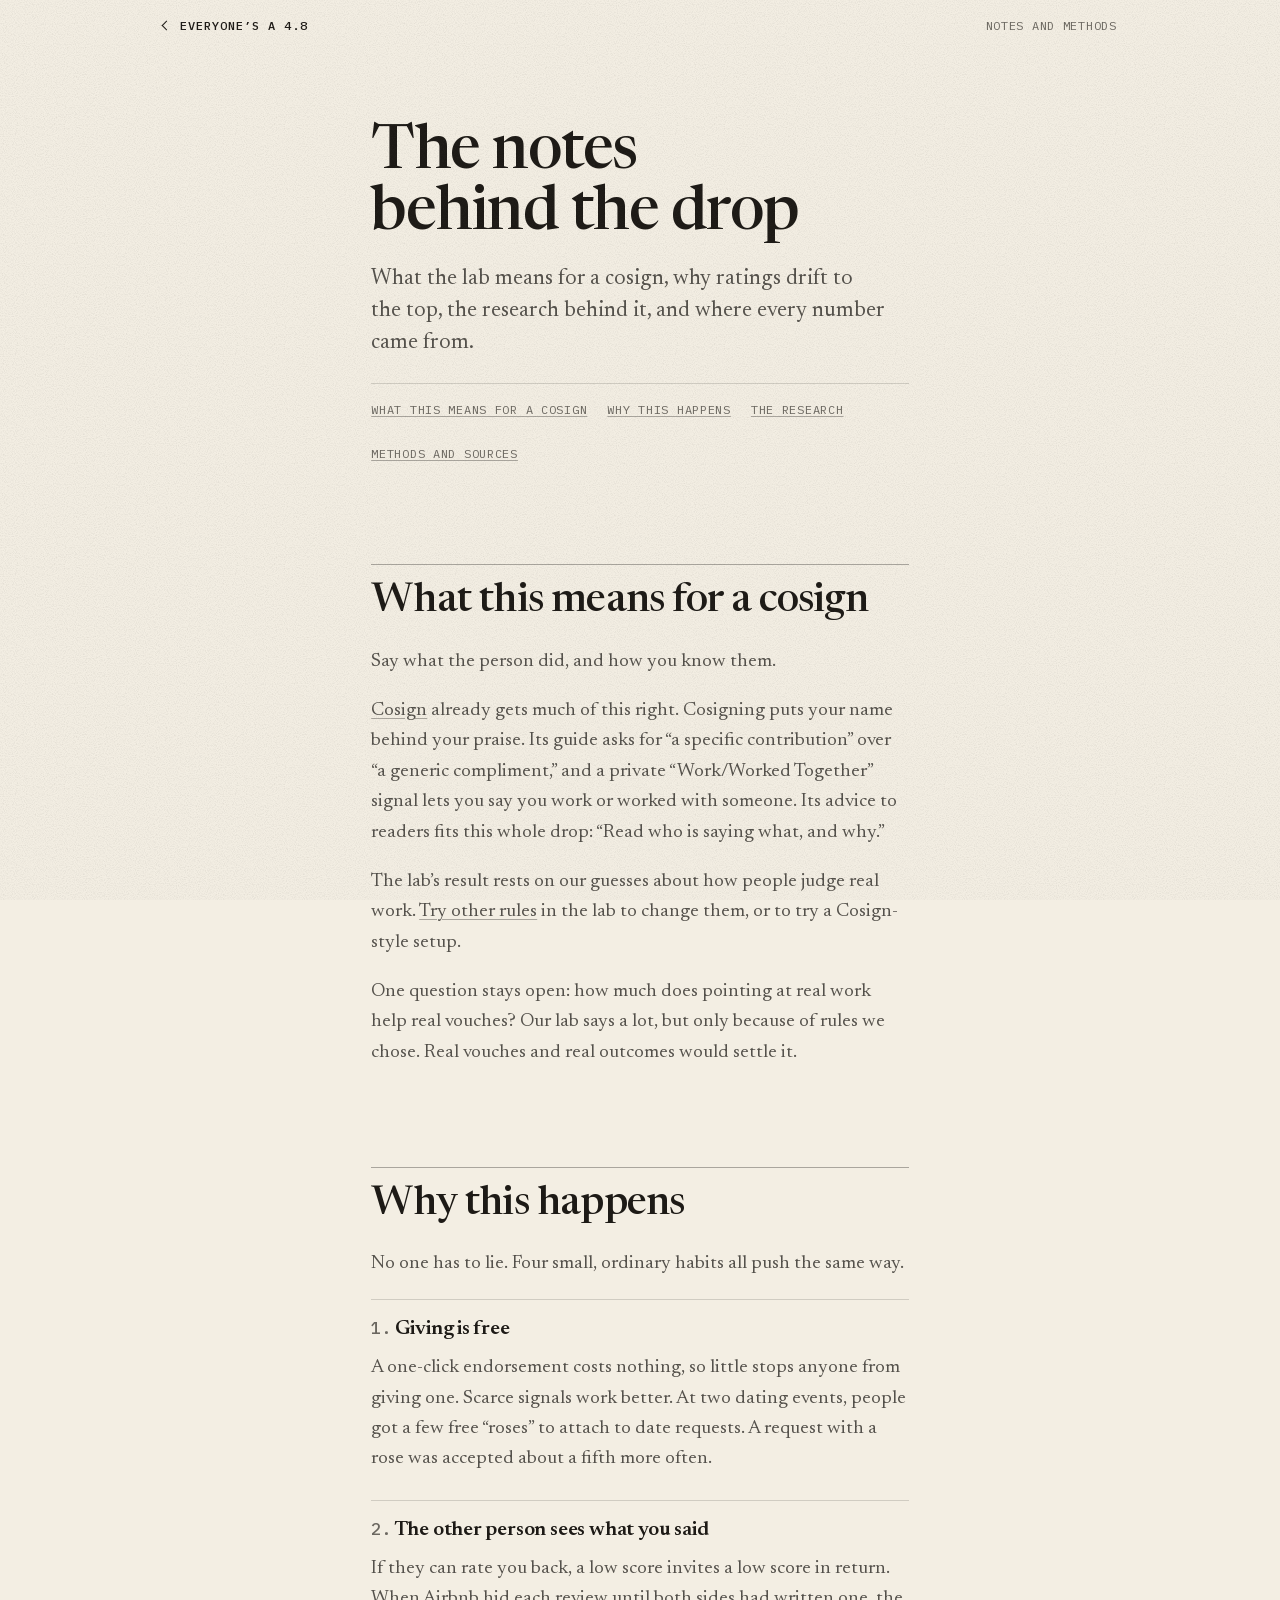
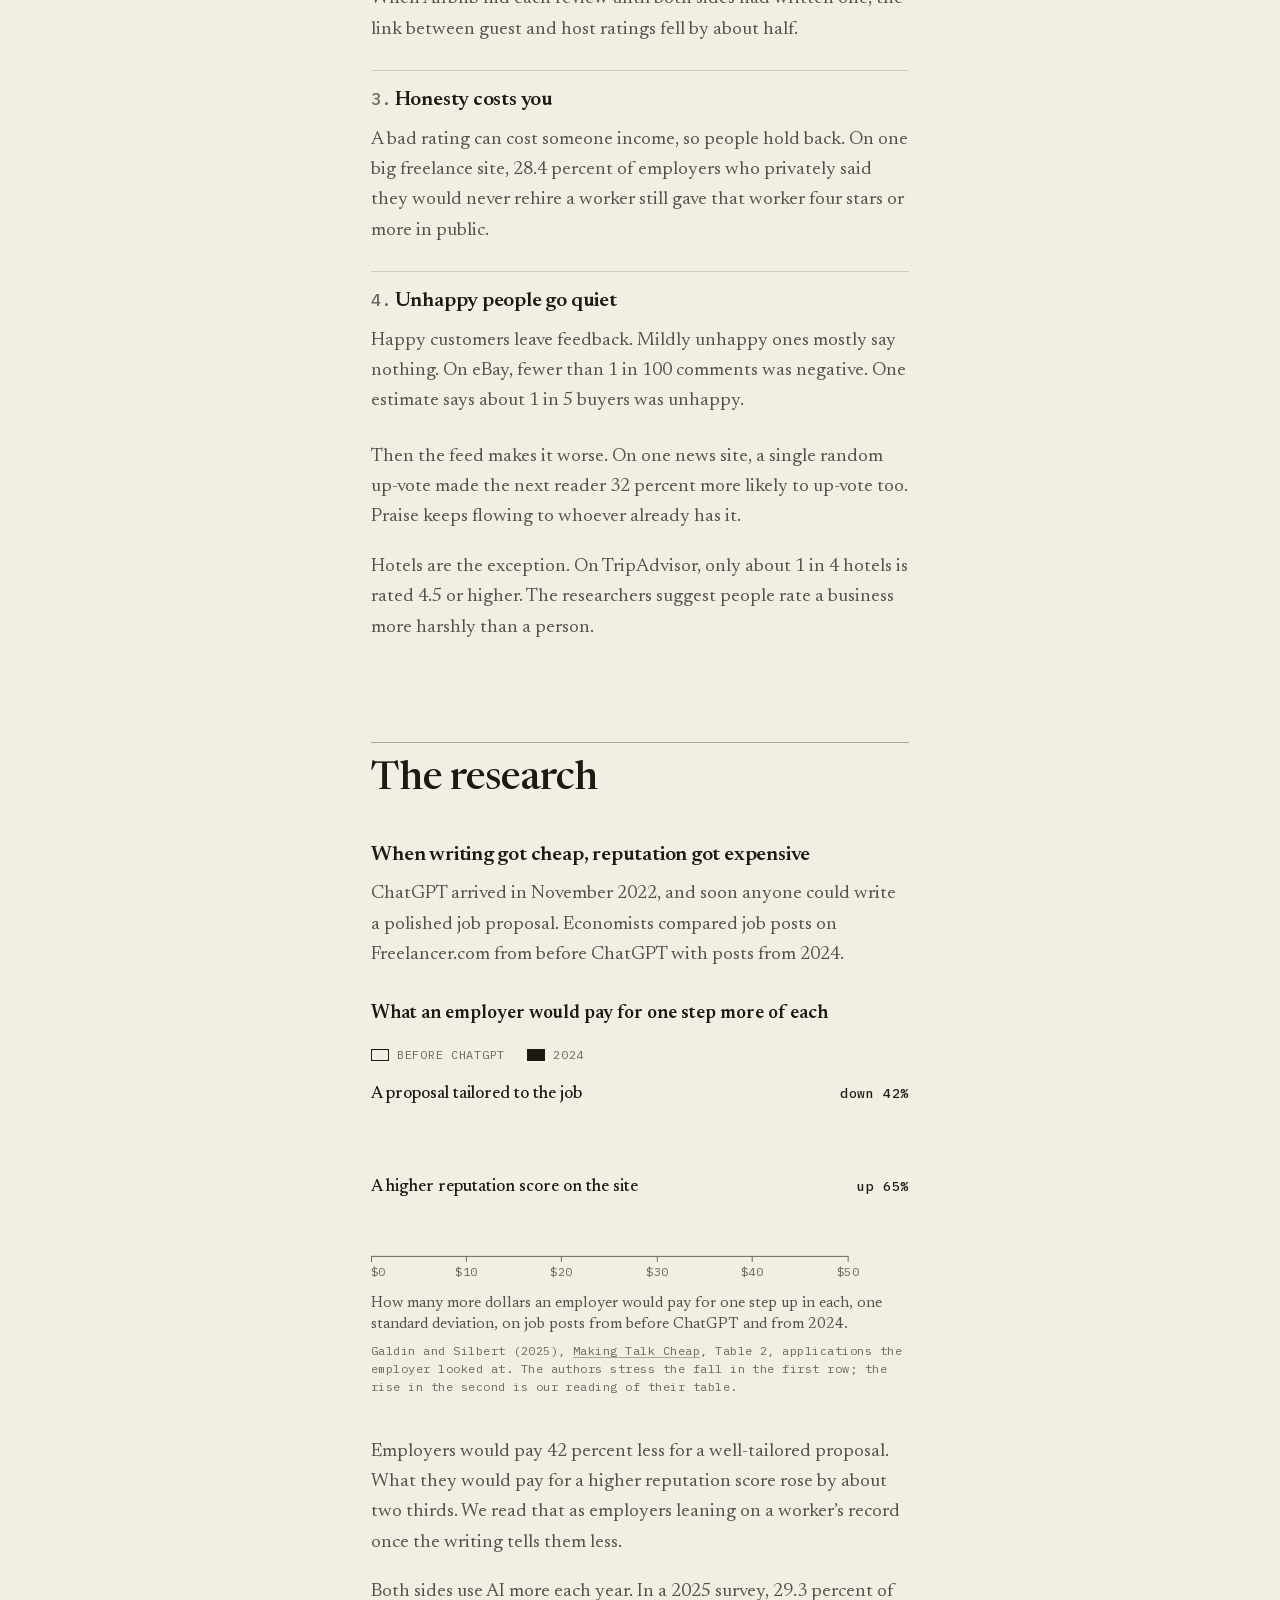
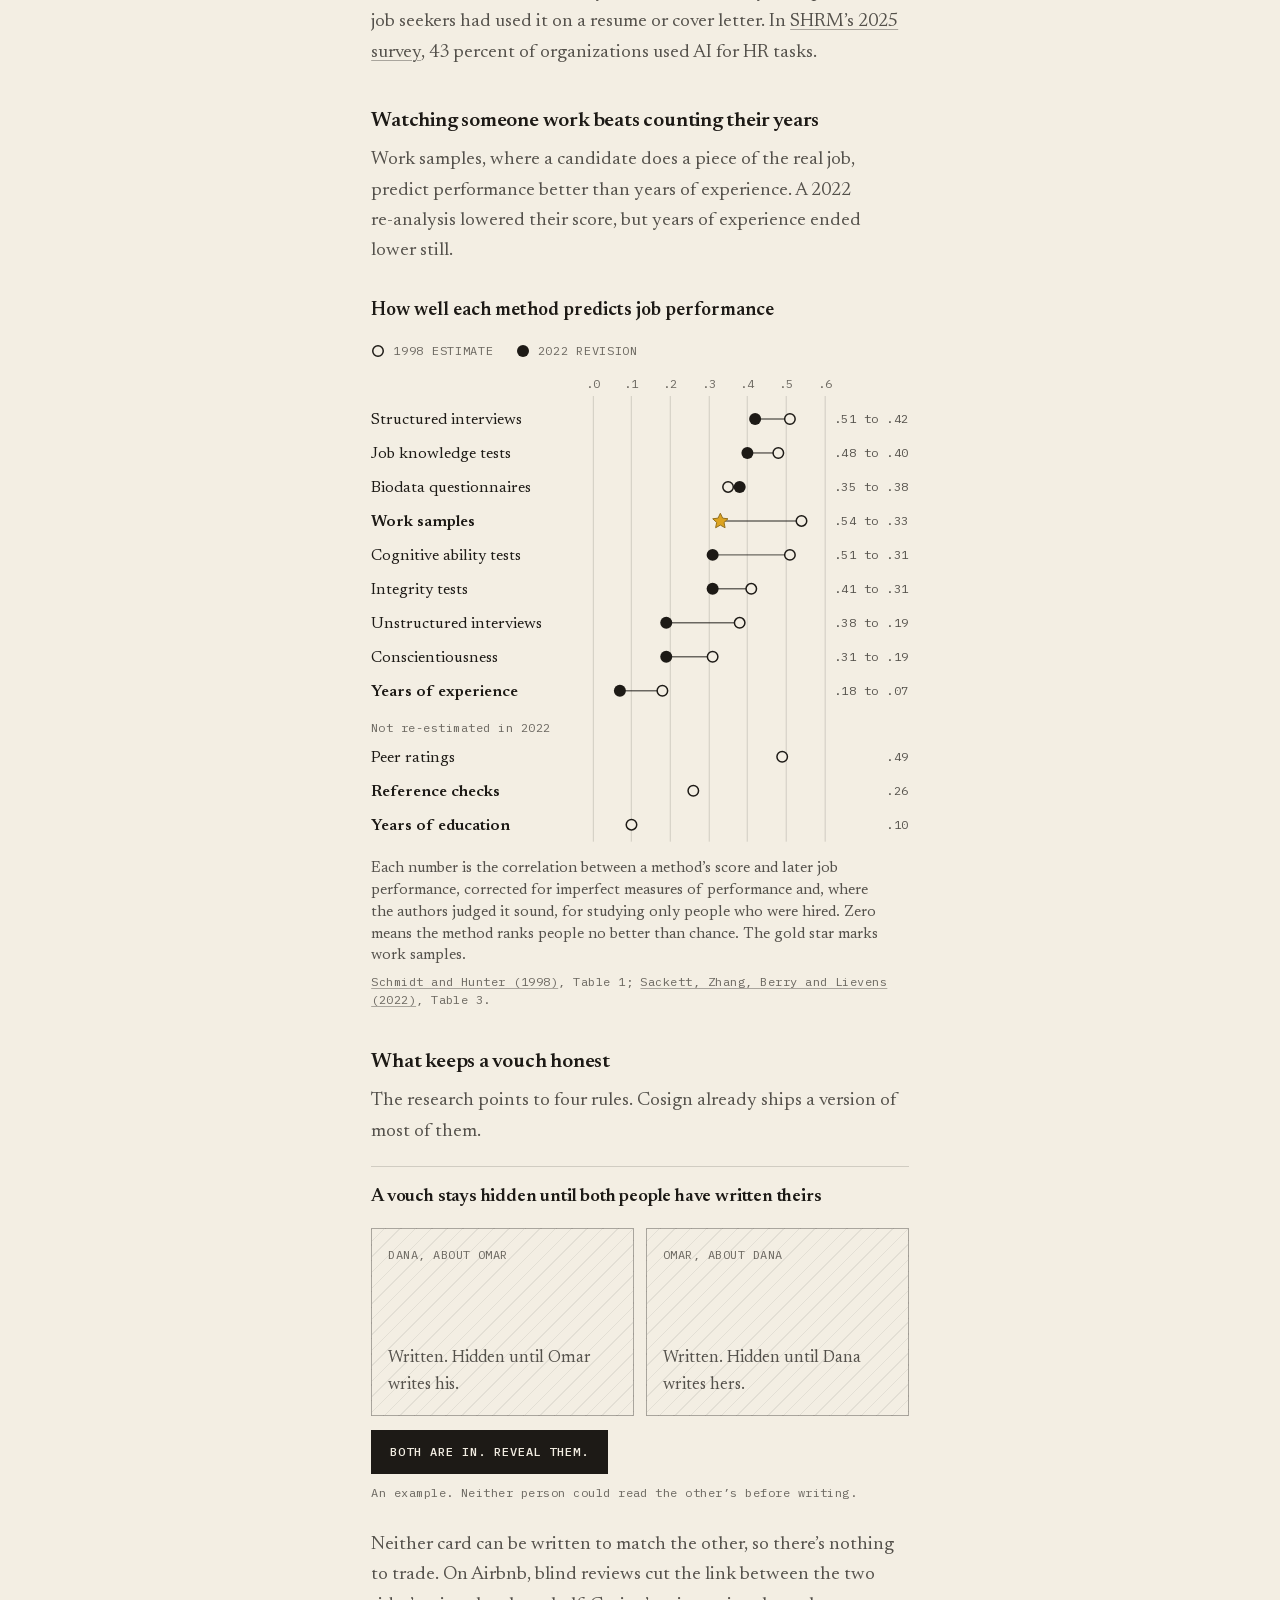
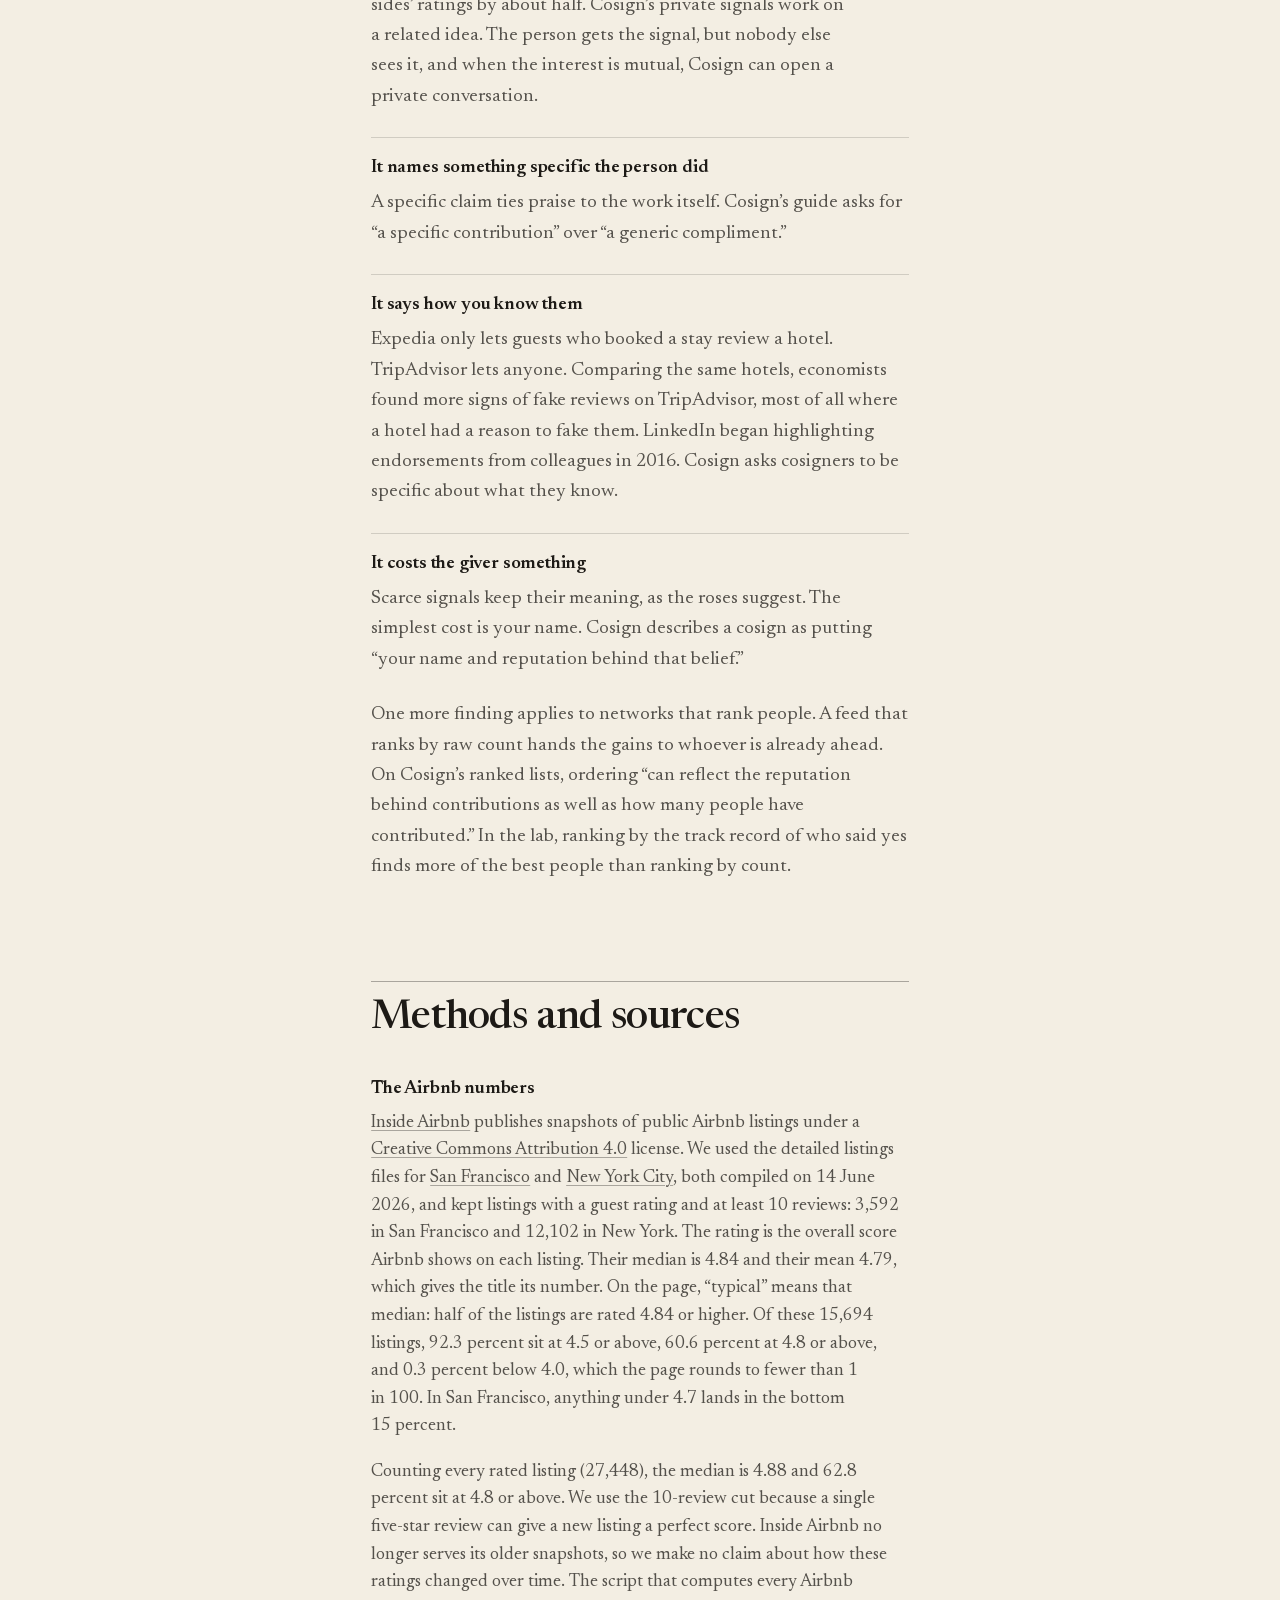
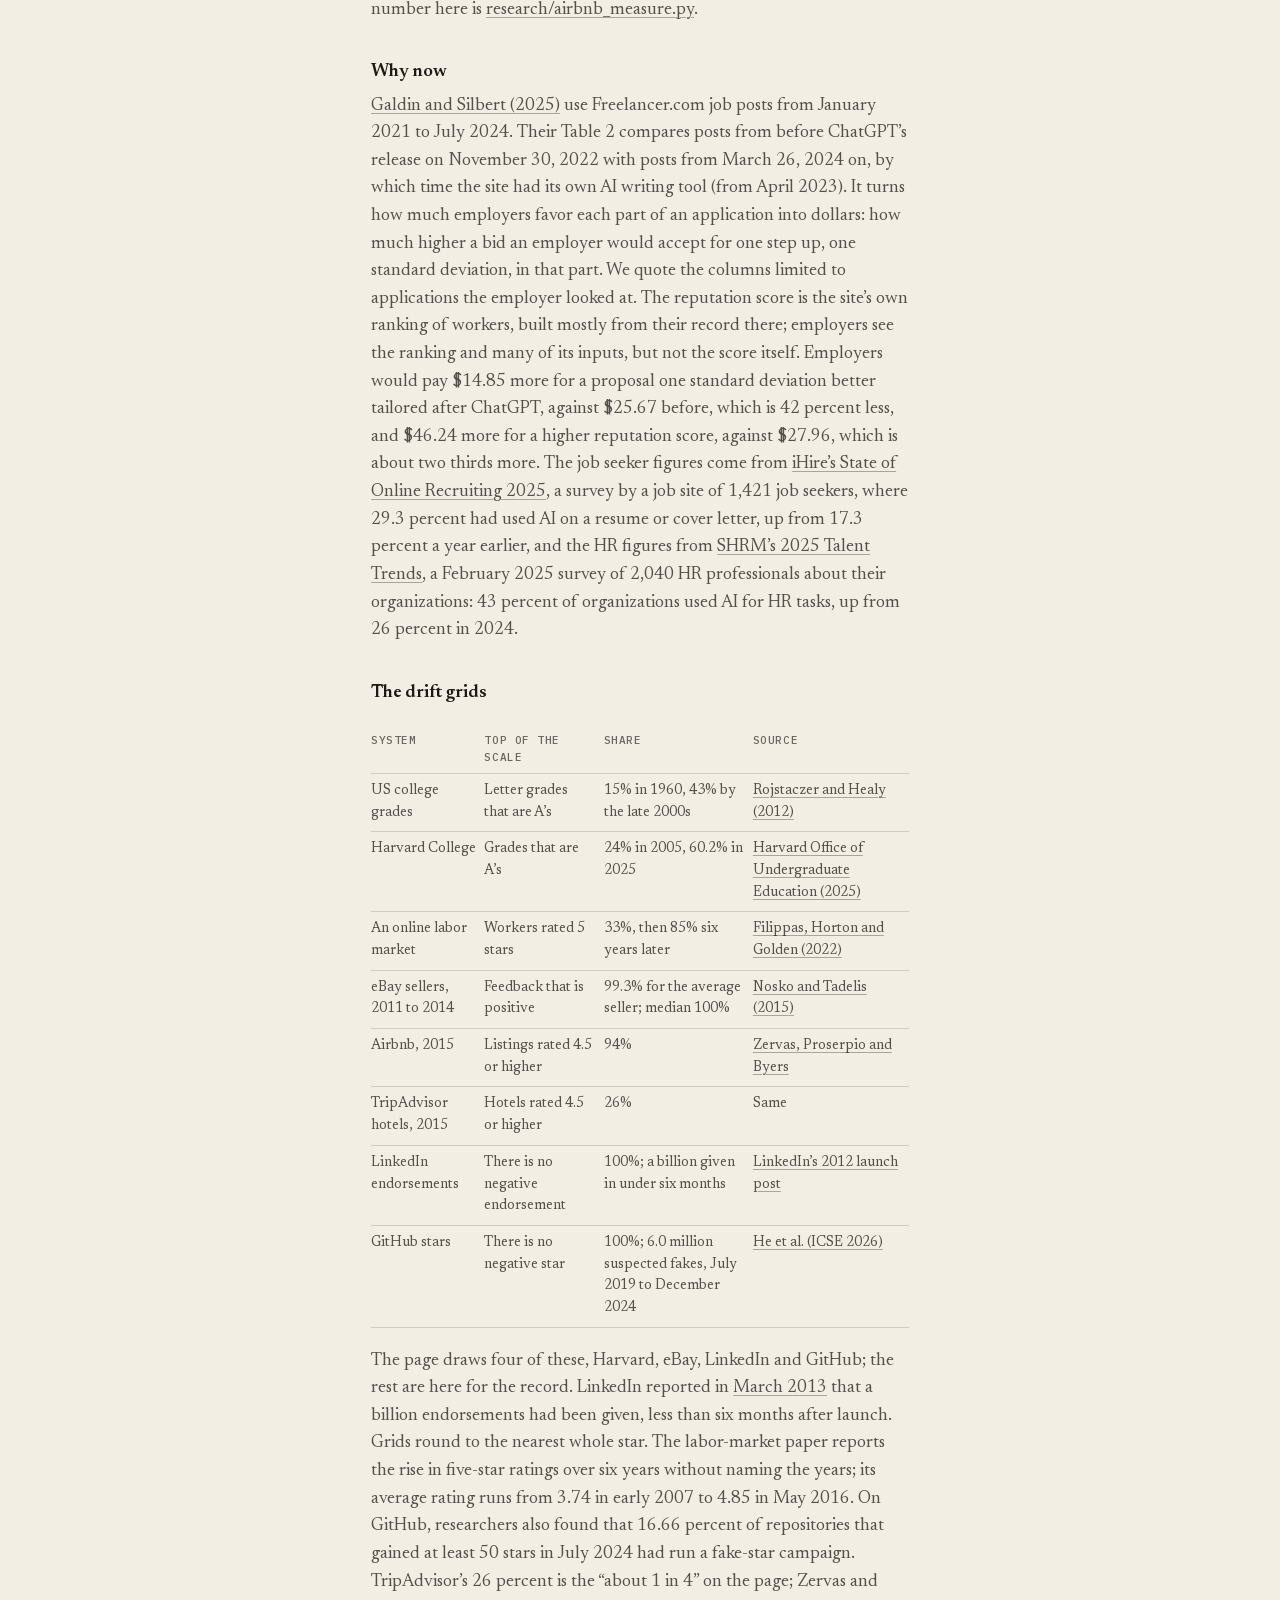
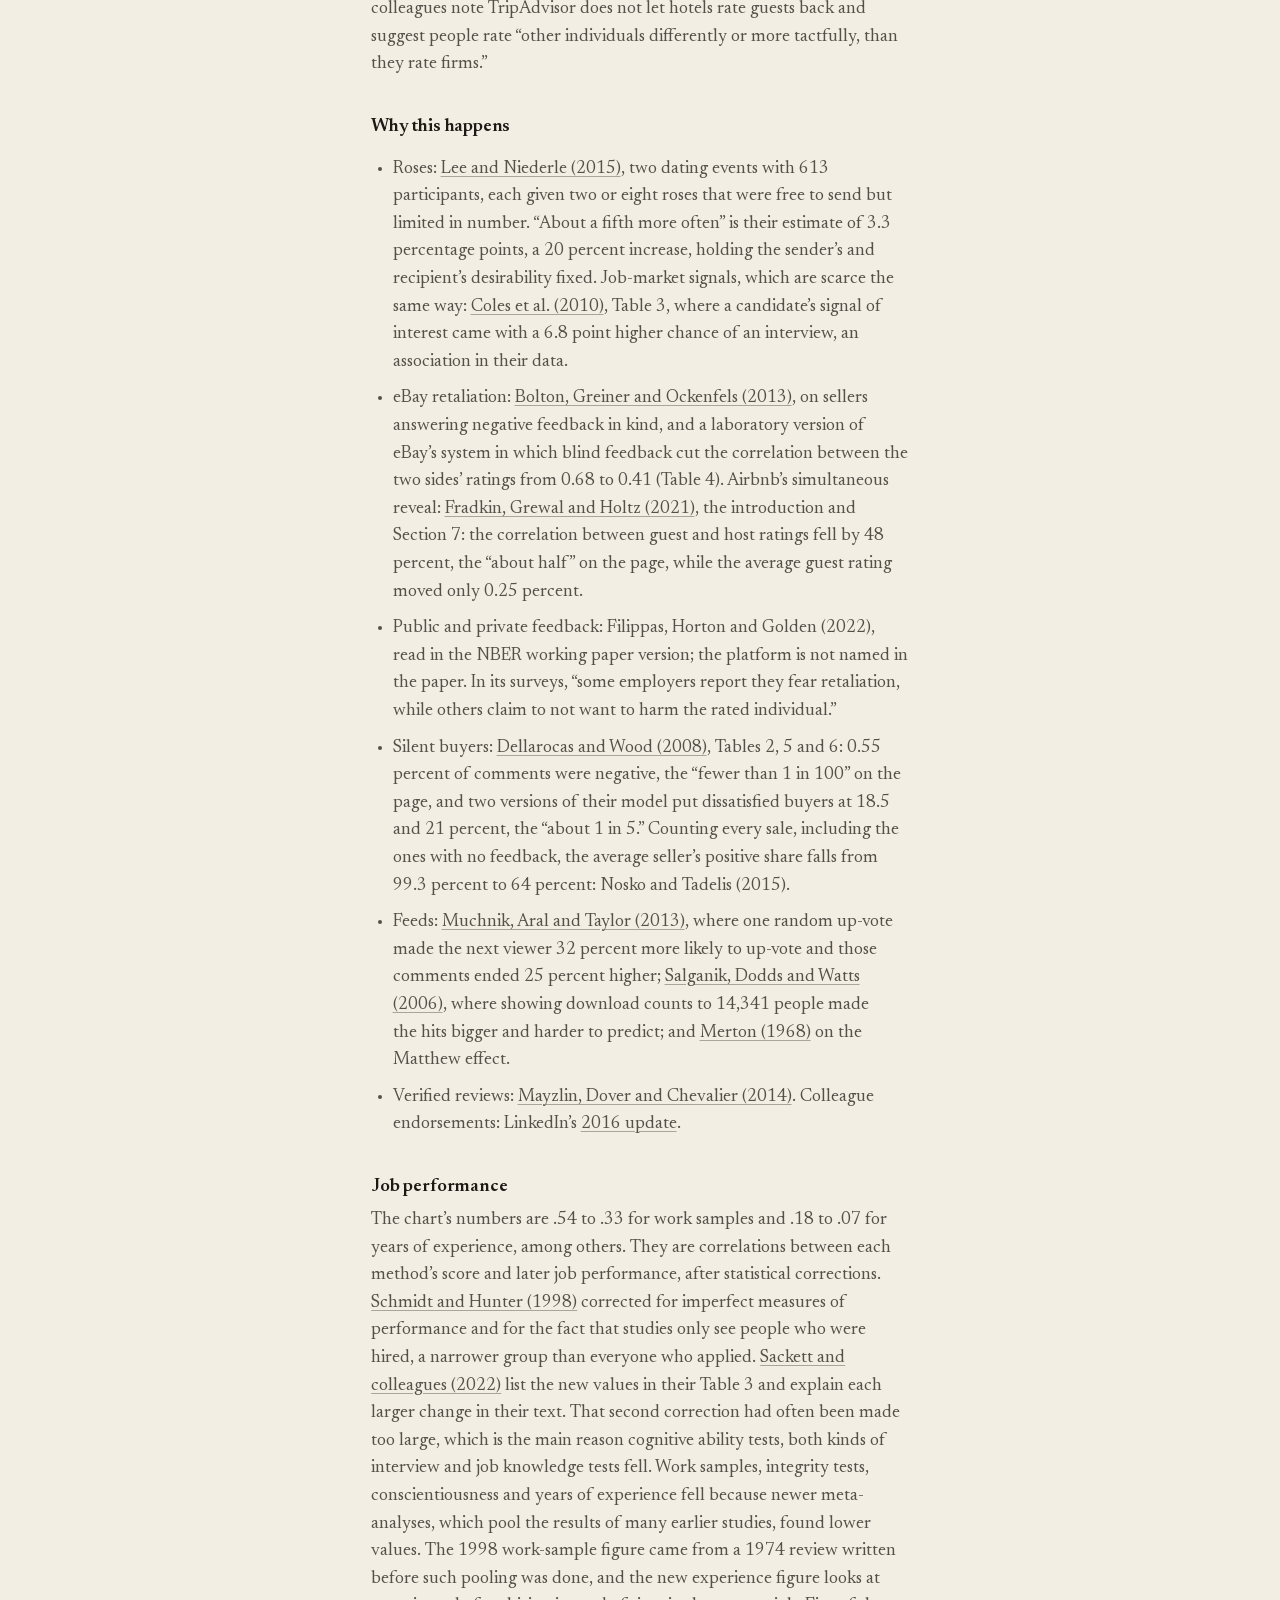
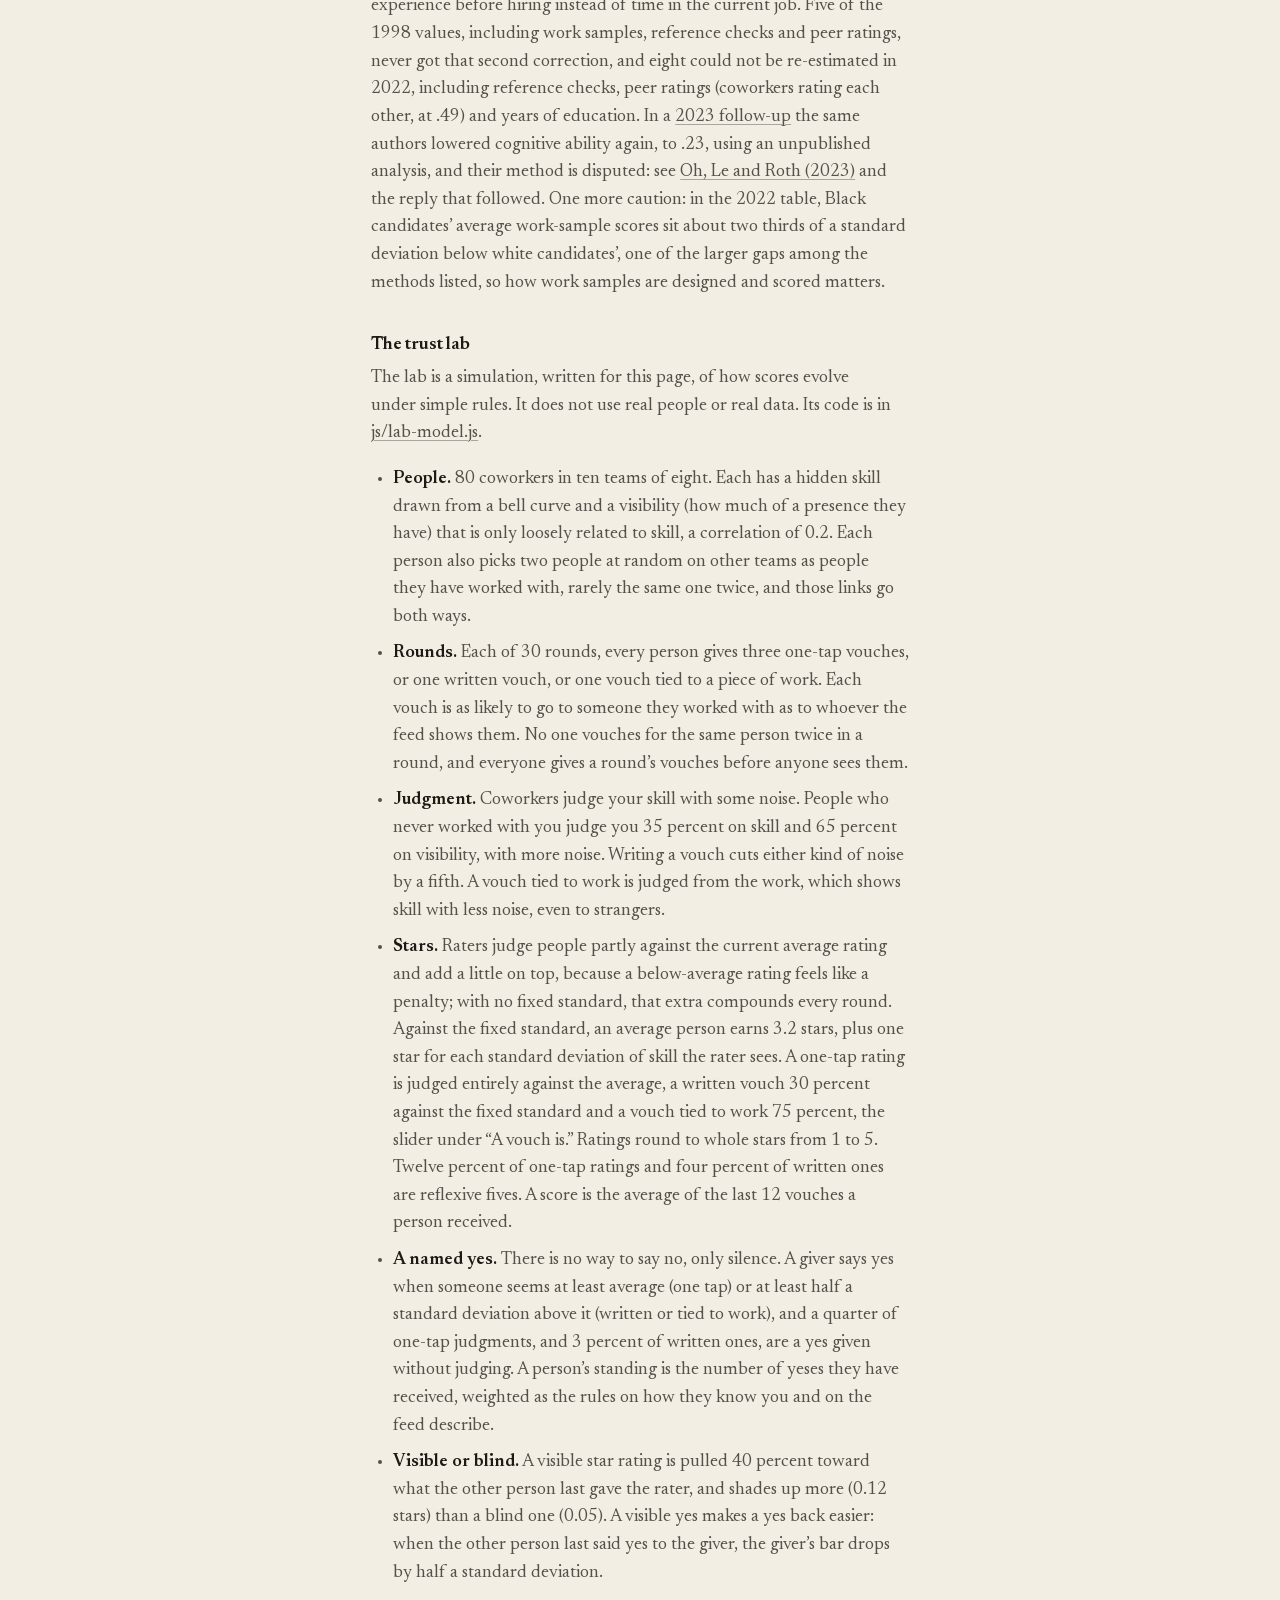
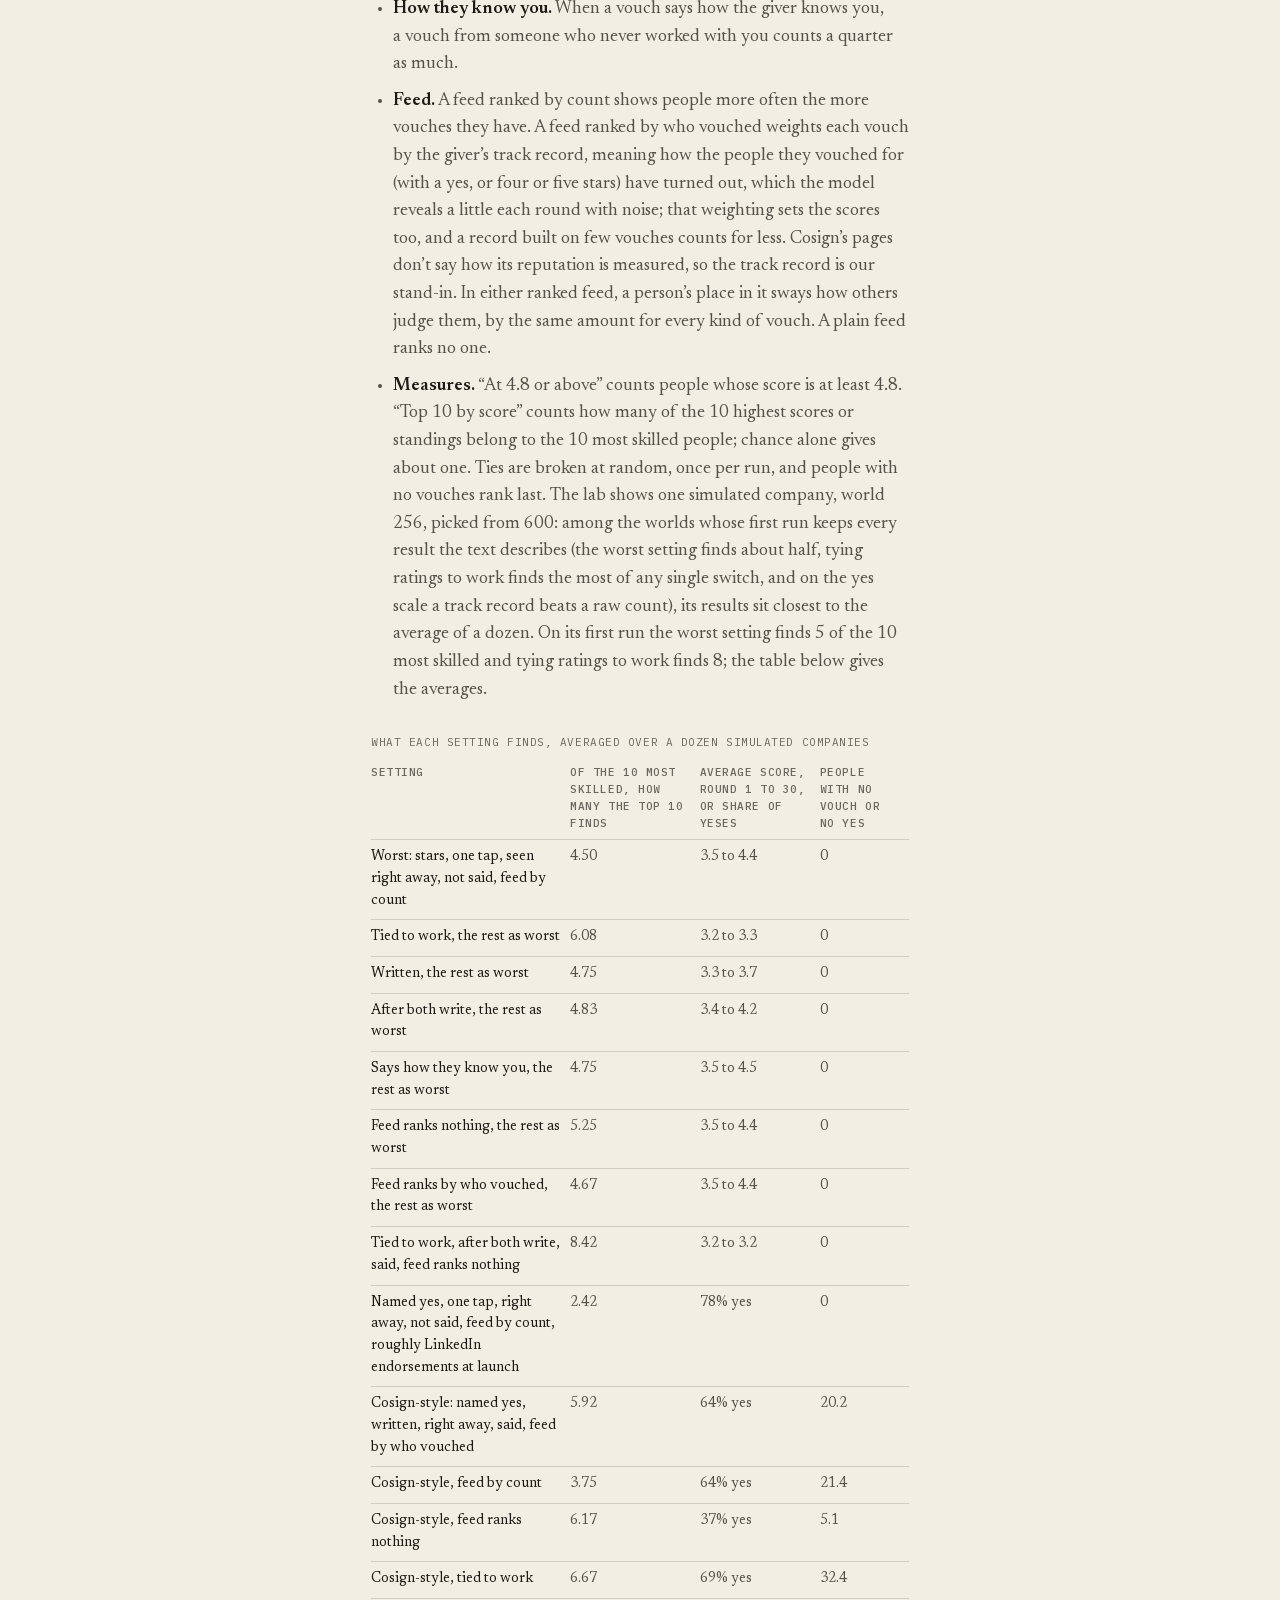
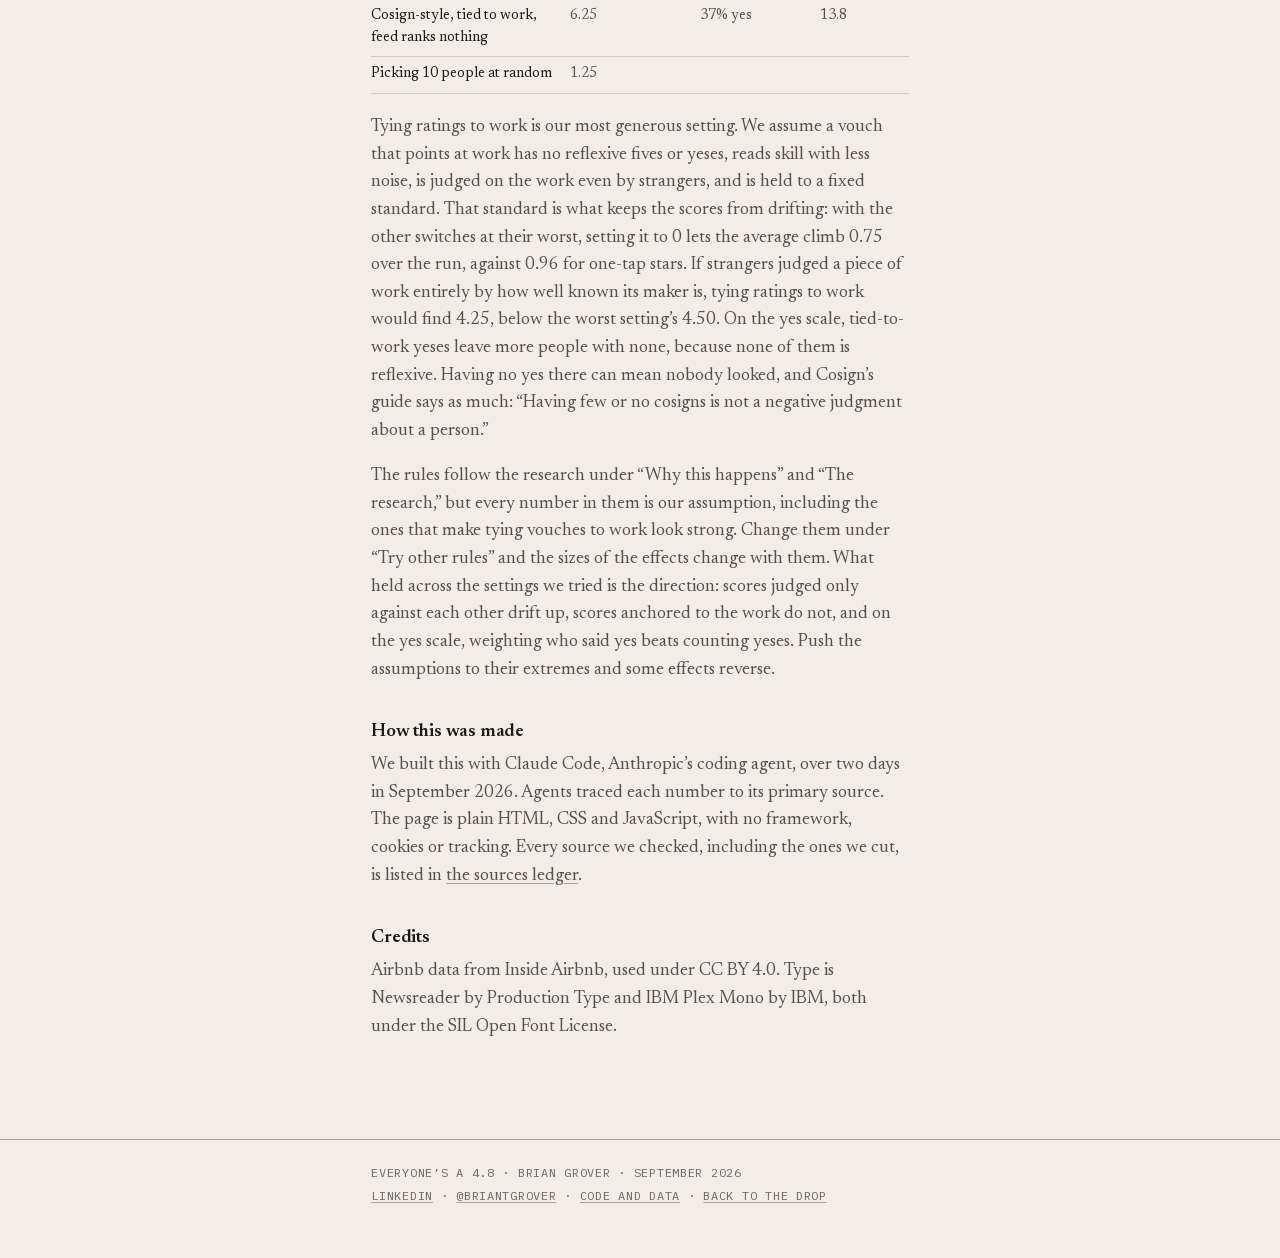
==== methods.html @ 1ba3d846 "Stage the drop as four full-screen scenes under a fixed frame Co-Authored-By: Claude Opus 5.5 <norep" ====
<!doctype html>
<html lang="en">
<head>
  <meta charset="utf-8">
  <meta name="viewport" content="width=device-width, initial-scale=1">
  <title>Notes and methods · Everyone’s a 4.8</title>
  <meta name="description" content="The notes behind Everyone’s a 4.8: what it means for a cosign, why ratings drift, the research, and the source of every number.">
  <link rel="canonical" href="https://briangrover9-hue.github.io/cosign-drop/methods.html">
  <meta name="author" content="Brian Grover">
  <meta name="robots" content="noindex">
  <meta property="og:type" content="article">
  <meta property="og:title" content="Notes and methods · Everyone’s a 4.8">
  <meta property="og:description" content="What it means for a cosign, why ratings drift, the research, and the source of every number.">
  <meta property="og:url" content="https://briangrover9-hue.github.io/cosign-drop/methods.html">
  <meta property="og:image" content="https://briangrover9-hue.github.io/cosign-drop/assets/og.png">
  <meta property="og:image:width" content="1200">
  <meta property="og:image:height" content="630">
  <meta property="og:image:alt" content="A large 4.8 with five gold stars, the last one mostly filled, and the title Everyone’s a 4.8.">
  <meta name="twitter:card" content="summary_large_image">
  <meta name="twitter:creator" content="@briantgrover">
  <meta name="theme-color" content="#f3eee3">
  <link rel="icon" href="assets/star.svg" type="image/svg+xml">
  <link rel="apple-touch-icon" href="assets/apple-touch-icon.png">
  <link rel="preload" href="fonts/Newsreader-normal-300-700.woff2" as="font" type="font/woff2" crossorigin>
  <link rel="stylesheet" href="css/style.css">
  <link rel="stylesheet" href="css/charts.css">
  <link rel="stylesheet" href="css/methods.css">
  <script type="module" src="js/charts.js"></script>
  <script type="module" src="js/methods.js"></script>
  <link rel="modulepreload" href="js/motion.js">
  <link rel="modulepreload" href="js/stars.js">
  <script>
    // Start the chart data while the page parses; js/charts.js picks it up (see index.html).
    window.chartData = { figures: fetch('data/figures.json') };
    window.chartData.figures.catch(() => {}); // charts.js reports failures
  </script>
</head>
<body class="page-notes">
  <div class="grain" aria-hidden="true"></div>

  <header class="site-header">
    <div class="bar">
      <a class="site-back label" href="index.html">Everyone’s a&nbsp;4.8</a>
      <p class="label site-where">Notes and methods</p>
    </div>
  </header>

  <main id="main">
    <section class="notes-hero wrap" aria-labelledby="title">
      <h1 id="title">The notes behind the drop</h1>
      <p class="notes-lede">What the lab means for a cosign, why ratings drift to the top, the research behind it, and where every number came from.</p>
      <nav class="notes-toc label" aria-label="On this page">
        <a href="#cosign">What this means for a cosign</a>
        <a href="#why">Why this happens</a>
        <a href="#research">The research</a>
        <a href="#methods">Methods and sources</a>
      </nav>
    </section>

    <section class="notes-section" id="cosign" aria-labelledby="h-cosign">
      <div class="wrap">
        <h2 id="h-cosign">What this means for a cosign</h2>
        <p>Say what the person did, and how you know them.</p>
        <p><a href="https://cosign.co/faq">Cosign</a> already gets much of this right. Cosigning puts your name behind your praise. Its guide asks for “a specific contribution” over “a generic compliment,” and a private “Work/Worked Together” signal lets you say you work or worked with someone. Its advice to readers fits this whole drop: “Read who is saying what, and why.”</p>
        <p>The lab’s result rests on our guesses about how people judge real work. <a href="index.html#fix">Try other rules</a> in the lab to change them, or to try a Cosign-style setup.</p>
        <p>One question stays open: how much does pointing at real work help real vouches? Our lab says a lot, but only because of rules we chose. Real vouches and real outcomes would settle it.</p>
      </div>
    </section>

    <section class="notes-section" id="why" aria-labelledby="h-why">
      <div class="wrap">
        <h2 id="h-why">Why this happens</h2>

        <p>No one has to lie. Four small, ordinary habits all push the same way.</p>
        <ol class="forces" role="list">
          <li>
            <h3><span class="force-n">1.</span> Giving is free</h3>
            <p>A one-click endorsement costs nothing, so little stops anyone from giving one. Scarce signals work better. At two dating events, people got a few free “roses” to attach to date requests. A request with a rose was accepted about a fifth more often.</p>
          </li>
          <li>
            <h3><span class="force-n">2.</span> The other person sees what you said</h3>
            <p>If they can rate you back, a low score invites a low score in return. When Airbnb hid each review until both sides had written one, the link between guest and host ratings fell by about half.</p>
          </li>
          <li>
            <h3><span class="force-n">3.</span> Honesty costs you</h3>
            <p>A bad rating can cost someone income, so people hold back. On one big freelance site, 28.4 percent of employers who privately said they would never rehire a worker still gave that worker four stars or more in public.</p>
          </li>
          <li>
            <h3><span class="force-n">4.</span> Unhappy people go quiet</h3>
            <p>Happy customers leave feedback. Mildly unhappy ones mostly say nothing. On eBay, fewer than 1 in 100 comments was negative. One estimate says about 1 in 5 buyers was unhappy.</p>
          </li>
        </ol>
        <p>Then the feed makes it worse. On one news site, a single random up-vote made the next reader 32 percent more likely to up-vote too. Praise keeps flowing to whoever already has it.</p>
        <p>Hotels are the exception. On TripAdvisor, only about 1 in 4 hotels is rated 4.5 or higher. The researchers suggest people rate a business more harshly than a person.</p>
      </div>
    </section>

    <section class="notes-section" id="research" aria-labelledby="h-research">
      <div class="wrap">
        <h2 id="h-research">The research</h2>

        <h3 id="h-why-now">When writing got cheap, reputation got expensive</h3>
        <p>ChatGPT arrived in November 2022, and soon anyone could write a polished job proposal. Economists compared job posts on Freelancer.com from before ChatGPT with posts from 2024.</p>
        <figure class="figure" id="fig-why-now" aria-labelledby="why-now-title" aria-describedby="why-now-cap">
          <p class="fig-title" id="why-now-title">What an employer would pay for one step more of each</p>
          <div id="why-now-root" class="chart" data-chart="why-now">
            <table class="fallback">
              <caption class="visually-hidden">What an employer would pay, before ChatGPT and in 2024</caption>
              <thead><tr><th scope="col">For one standard deviation more of</th><th scope="col">Before ChatGPT</th><th scope="col">2024</th></tr></thead>
              <tbody>
                <tr><th scope="row">A proposal tailored to the job</th><td>$25.67</td><td>$14.85</td></tr>
                <tr><th scope="row">A higher reputation score on the site</th><td>$27.96</td><td>$46.24</td></tr>
              </tbody>
            </table>
          </div>
          <figcaption id="why-now-cap">How many more dollars an employer would pay for one step up in each, one standard deviation, on job posts from before ChatGPT and from 2024.<span class="src">Galdin and Silbert (2025), <a href="https://arxiv.org/abs/2511.08785">Making Talk Cheap</a>, Table 2, applications the employer looked at. The authors stress the fall in the first row; the rise in the second is our reading of their table.</span></figcaption>
        </figure>
        <p>Employers would pay 42 percent less for a well-tailored proposal. What they would pay for a higher reputation score rose by about two thirds. We read that as employers leaning on a worker’s record once the writing tells them less.</p>
        <p>Both sides use AI more each year. In a 2025 survey, 29.3 percent of job seekers had used it on a resume or cover letter. In <a href="https://www.shrm.org/topics-tools/research/2025-talent-trends/ai-in-hr">SHRM’s 2025 survey</a>, 43 percent of organizations used AI for HR tasks.</p>

        <h3 id="h-predicts">Watching someone work beats counting their years</h3>
        <p>Work samples, where a candidate does a piece of the real job, predict performance better than years of experience. A 2022 re-analysis lowered their score, but years of experience ended lower still.</p>
        <figure class="figure" id="fig-validity" aria-labelledby="validity-title" aria-describedby="validity-cap">
          <p class="fig-title" id="validity-title">How well each method predicts job performance</p>
          <div id="validity-root" class="chart" data-chart="validity">
            <table class="fallback">
              <caption class="visually-hidden">Validity of hiring methods, 1998 and 2022 estimates</caption>
              <thead><tr><th scope="col">Method</th><th scope="col">1998</th><th scope="col">2022</th></tr></thead>
              <tbody>
                <tr><th scope="row">Structured interviews</th><td>.51</td><td>.42</td></tr>
                <tr><th scope="row">Job knowledge tests</th><td>.48</td><td>.40</td></tr>
                <tr><th scope="row">Biodata questionnaires</th><td>.35</td><td>.38</td></tr>
                <tr><th scope="row">Work samples</th><td>.54</td><td>.33</td></tr>
                <tr><th scope="row">Cognitive ability tests</th><td>.51</td><td>.31</td></tr>
                <tr><th scope="row">Integrity tests</th><td>.41</td><td>.31</td></tr>
                <tr><th scope="row">Unstructured interviews</th><td>.38</td><td>.19</td></tr>
                <tr><th scope="row">Conscientiousness</th><td>.31</td><td>.19</td></tr>
                <tr><th scope="row">Years of experience</th><td>.18</td><td>.07</td></tr>
                <tr><th scope="row">Peer ratings</th><td>.49</td><td>not re-estimated</td></tr>
                <tr><th scope="row">Reference checks</th><td>.26</td><td>not re-estimated</td></tr>
                <tr><th scope="row">Years of education</th><td>.10</td><td>not re-estimated</td></tr>
              </tbody>
            </table>
          </div>
          <figcaption id="validity-cap">Each number is the correlation between a method’s score and later job performance, corrected for imperfect measures of performance and, where the authors judged it sound, for studying only people who were hired. Zero means the method ranks people no better than chance. The gold star marks work samples.<span class="src"><a href="https://doi.org/10.1037/0033-2909.124.2.262">Schmidt and Hunter (1998)</a>, Table 1; <a href="https://doi.org/10.1037/apl0000994">Sackett, Zhang, Berry and Lievens (2022)</a>, Table 3.</span></figcaption>
        </figure>

        <h3 id="h-holds">What keeps a vouch honest</h3>
        <p>The research points to four rules. Cosign already ships a version of most of them.</p>
        <ol class="rules" role="list">
          <li>
            <h4>A vouch stays hidden until both people have written theirs</h4>
            <div class="reveal" id="reveal">
              <div class="cards">
                <div class="card">
                  <div class="card-inner">
                    <div class="card-face card-front">
                      <span class="who">Dana, about Omar</span>
                      <span class="sealed">Written. Hidden until Omar writes his.</span>
                    </div>
                    <div class="card-face card-back">
                      <span class="who">Dana, about Omar</span>
                      <blockquote>Omar rebuilt our billing retries in three weeks. Failed charges dropped, and I stopped getting paged on weekends.</blockquote>
                    </div>
                  </div>
                </div>
                <div class="card">
                  <div class="card-inner">
                    <div class="card-face card-front">
                      <span class="who">Omar, about Dana</span>
                      <span class="sealed">Written. Hidden until Dana writes hers.</span>
                    </div>
                    <div class="card-face card-back">
                      <span class="who">Omar, about Dana</span>
                      <blockquote>Dana ran the launch checklist and caught the tax bug two days before we shipped. I’d want her on the next launch.</blockquote>
                    </div>
                  </div>
                </div>
              </div>
              <div class="reveal-controls">
                <button class="btn" type="button" id="reveal-btn" aria-controls="reveal">Both are in. Reveal them.</button>
                <span class="meta" id="reveal-note">An example. Neither person could read the other’s before writing.</span>
              </div>
            </div>
            <p>Neither card can be written to match the other, so there’s nothing to trade. On Airbnb, blind reviews cut the link between the two sides’ ratings by about half. Cosign’s private signals work on a related idea. The person gets the signal, but nobody else sees it, and when the interest is mutual, Cosign can open a private conversation.</p>
          </li>
          <li>
            <h4>It names something specific the person did</h4>
            <p>A specific claim ties praise to the work itself. Cosign’s guide asks for “a specific contribution” over “a generic compliment.”</p>
          </li>
          <li>
            <h4>It says how you know them</h4>
            <p>Expedia only lets guests who booked a stay review a hotel. TripAdvisor lets anyone. Comparing the same hotels, economists found more signs of fake reviews on TripAdvisor, most of all where a hotel had a reason to fake them. LinkedIn began highlighting endorsements from colleagues in 2016. Cosign asks cosigners to be specific about what they know.</p>
          </li>
          <li>
            <h4>It costs the giver something</h4>
            <p>Scarce signals keep their meaning, as the roses suggest. The simplest cost is your name. Cosign describes a cosign as putting “your name and reputation behind that belief.”</p>
          </li>
        </ol>
        <p>One more finding applies to networks that rank people. A feed that ranks by raw count hands the gains to whoever is already ahead. On Cosign’s ranked lists, ordering “can reflect the reputation behind contributions as well as how many people have contributed.” In the lab, ranking by the track record of who said yes finds more of the best people than ranking by count.</p>
      </div>
    </section>

    <section class="notes-section methods" id="methods" aria-labelledby="h-methods">
      <div class="wrap">
        <h2 id="h-methods">Methods and sources</h2>

        <h3 id="m-airbnb">The Airbnb numbers</h3>
        <p><a href="https://insideairbnb.com/">Inside Airbnb</a> publishes snapshots of public Airbnb listings under a <a href="https://creativecommons.org/licenses/by/4.0/">Creative Commons Attribution 4.0</a> license. We used the detailed listings files for <a href="https://data.insideairbnb.com/united-states/ca/san-francisco/2026-06-14/data/listings.csv.gz">San Francisco</a> and <a href="https://data.insideairbnb.com/united-states/ny/new-york-city/2026-06-14/data/listings.csv.gz">New York City</a>, both compiled on 14 June 2026, and kept listings with a guest rating and at least 10 reviews: 3,592 in San Francisco and 12,102 in New York. The rating is the overall score Airbnb shows on each listing. Their median is 4.84 and their mean 4.79, which gives the title its number. On the page, “typical” means that median: half of the listings are rated 4.84 or higher. Of these 15,694 listings, 92.3 percent sit at 4.5 or above, 60.6 percent at 4.8 or above, and 0.3 percent below 4.0, which the page rounds to fewer than 1 in 100. In San Francisco, anything under 4.7 lands in the bottom 15 percent.</p>
        <p>Counting every rated listing (27,448), the median is 4.88 and 62.8 percent sit at 4.8 or above. We use the 10-review cut because a single five-star review can give a new listing a perfect score. Inside Airbnb no longer serves its older snapshots, so we make no claim about how these ratings changed over time. The script that computes every Airbnb number here is <a href="https://github.com/briangrover9-hue/cosign-drop/blob/main/research/airbnb_measure.py">research/airbnb_measure.py</a>.</p>

        <h3 id="m-why-now">Why now</h3>
        <p><a href="https://arxiv.org/abs/2511.08785">Galdin and Silbert (2025)</a> use Freelancer.com job posts from January 2021 to July 2024. Their Table 2 compares posts from before ChatGPT’s release on November 30, 2022 with posts from March 26, 2024 on, by which time the site had its own AI writing tool (from April 2023). It turns how much employers favor each part of an application into dollars: how much higher a bid an employer would accept for one step up, one standard deviation, in that part. We quote the columns limited to applications the employer looked at. The reputation score is the site’s own ranking of workers, built mostly from their record there; employers see the ranking and many of its inputs, but not the score itself. Employers would pay $14.85 more for a proposal one standard deviation better tailored after ChatGPT, against $25.67 before, which is 42 percent less, and $46.24 more for a higher reputation score, against $27.96, which is about two thirds more. The job seeker figures come from <a href="https://www.ihire.com/resourcecenter/employer/pages/the-state-of-online-recruiting-2025">iHire’s State of Online Recruiting 2025</a>, a survey by a job site of 1,421 job seekers, where 29.3 percent had used AI on a resume or cover letter, up from 17.3 percent a year earlier, and the HR figures from <a href="https://www.shrm.org/topics-tools/research/2025-talent-trends/ai-in-hr">SHRM’s 2025 Talent Trends</a>, a February 2025 survey of 2,040 HR professionals about their organizations: 43 percent of organizations used AI for HR tasks, up from 26 percent in 2024.</p>

        <h3 id="m-drift">The drift grids</h3>
        <div class="table-scroll">
          <table>
            <thead><tr><th scope="col">System</th><th scope="col">Top of the scale</th><th scope="col">Share</th><th scope="col">Source</th></tr></thead>
            <tbody>
              <tr><td>US college grades</td><td>Letter grades that are A’s</td><td>15% in 1960, 43% by the late 2000s</td><td><a href="https://www.gradeinflation.com/tcr2012grading.pdf">Rojstaczer and Healy (2012)</a></td></tr>
              <tr><td>Harvard College</td><td>Grades that are A’s</td><td>24% in 2005, 60.2% in 2025</td><td><a href="https://oue.fas.harvard.edu/faculty-resources/report-on-grading/">Harvard Office of Undergraduate Education (2025)</a></td></tr>
              <tr><td>An online labor market</td><td>Workers rated 5 stars</td><td>33%, then 85% six years later</td><td><a href="https://www.nber.org/system/files/working_papers/w25857/w25857.pdf">Filippas, Horton and Golden (2022)</a></td></tr>
              <tr><td>eBay sellers, 2011 to 2014</td><td>Feedback that is positive</td><td>99.3% for the average seller; median 100%</td><td><a href="https://www.nber.org/system/files/working_papers/w20830/w20830.pdf">Nosko and Tadelis (2015)</a></td></tr>
              <tr><td>Airbnb, 2015</td><td>Listings rated 4.5 or higher</td><td>94%</td><td><a href="https://internet.psych.wisc.edu/wp-content/uploads/532-Master/532-UnitPages/Unit-10/Zervas_2015.pdf">Zervas, Proserpio and Byers</a></td></tr>
              <tr><td>TripAdvisor hotels, 2015</td><td>Hotels rated 4.5 or higher</td><td>26%</td><td>Same</td></tr>
              <tr><td>LinkedIn endorsements</td><td>There is no negative endorsement</td><td>100%; a billion given in under six months</td><td><a href="https://web.archive.org/web/20120926031752/http://blog.linkedin.com:80/2012/09/24/introducing-endorsements-give-kudos-with-just-one-click/">LinkedIn’s 2012 launch post</a></td></tr>
              <tr><td>GitHub stars</td><td>There is no negative star</td><td>100%; 6.0 million suspected fakes, July 2019 to December 2024</td><td><a href="https://cmustrudel.github.io/papers/icse2026fakestars.pdf">He et al. (ICSE 2026)</a></td></tr>
            </tbody>
          </table>
        </div>
        <p>The page draws four of these, Harvard, eBay, LinkedIn and GitHub; the rest are here for the record. LinkedIn reported in <a href="https://web.archive.org/web/20130308140056/http://blog.linkedin.com:80/2013/03/06/1-billion-endorsements-given-on-linkedin-infographic/">March 2013</a> that a billion endorsements had been given, less than six months after launch. Grids round to the nearest whole star. The labor-market paper reports the rise in five-star ratings over six years without naming the years; its average rating runs from 3.74 in early 2007 to 4.85 in May 2016. On GitHub, researchers also found that 16.66 percent of repositories that gained at least 50 stars in July 2024 had run a fake-star campaign. TripAdvisor’s 26 percent is the “about 1 in 4” on the page; Zervas and colleagues note TripAdvisor does not let hotels rate guests back and suggest people rate “other individuals differently or more tactfully, than they rate firms.”</p>

        <h3 id="m-why">Why this happens</h3>
        <ul>
          <li>Roses: <a href="https://web.stanford.edu/~niederle/Lee.Niederle.Rose.ExpEcon.2015.pdf">Lee and Niederle (2015)</a>, two dating events with 613 participants, each given two or eight roses that were free to send but limited in number. “About a fifth more often” is their estimate of 3.3 percentage points, a 20 percent increase, holding the sender’s and recipient’s desirability fixed. Job-market signals, which are scarce the same way: <a href="https://web.stanford.edu/~niederle/JobMarket.JEP2010..pdf">Coles et al. (2010)</a>, Table 3, where a candidate’s signal of interest came with a 6.8 point higher chance of an interview, an association in their data.</li>
          <li>eBay retaliation: <a href="https://ben.orsee.org/papers/engineering_trust.pdf">Bolton, Greiner and Ockenfels (2013)</a>, on sellers answering negative feedback in kind, and a laboratory version of eBay’s system in which blind feedback cut the correlation between the two sides’ ratings from 0.68 to 0.41 (Table 4). Airbnb’s simultaneous reveal: <a href="https://andreyfradkin.com/assets/reviews_paper.pdf">Fradkin, Grewal and Holtz (2021)</a>, the introduction and Section 7: the correlation between guest and host ratings fell by 48 percent, the “about half” on the page, while the average guest rating moved only 0.25 percent.</li>
          <li>Public and private feedback: Filippas, Horton and Golden (2022), read in the NBER working paper version; the platform is not named in the paper. In its surveys, “some employers report they fear retaliation, while others claim to not want to harm the rated individual.”</li>
          <li>Silent buyers: <a href="https://www.cs.princeton.edu/courses/archive/spr08/cos444/papers/dellarocas_wood06.pdf">Dellarocas and Wood (2008)</a>, Tables 2, 5 and 6: 0.55 percent of comments were negative, the “fewer than 1 in 100” on the page, and two versions of their model put dissatisfied buyers at 18.5 and 21 percent, the “about 1 in 5.” Counting every sale, including the ones with no feedback, the average seller’s positive share falls from 99.3 percent to 64 percent: Nosko and Tadelis (2015).</li>
          <li>Feeds: <a href="https://snap.stanford.edu/class/cs224w-readings/muchnik13bias.pdf">Muchnik, Aral and Taylor (2013)</a>, where one random up-vote made the next viewer 32 percent more likely to up-vote and those comments ended 25 percent higher; <a href="https://www.princeton.edu/~mjs3/salganik_dodds_watts06_full.pdf">Salganik, Dodds and Watts (2006)</a>, where showing download counts to 14,341 people made the hits bigger and harder to predict; and <a href="https://doi.org/10.1126/science.159.3810.56">Merton (1968)</a> on the Matthew effect.</li>
          <li>Verified reviews: <a href="https://www.nber.org/system/files/working_papers/w18340/w18340.pdf">Mayzlin, Dover and Chevalier (2014)</a>. Colleague endorsements: LinkedIn’s <a href="https://www.linkedin.com/blog/member/product/rethinking-endorsements-linkedin-features">2016 update</a>.</li>
        </ul>

        <h3 id="m-predicts">Job performance</h3>
        <p>The chart’s numbers are .54 to .33 for work samples and .18 to .07 for years of experience, among others. They are correlations between each method’s score and later job performance, after statistical corrections. <a href="https://doi.org/10.1037/0033-2909.124.2.262">Schmidt and Hunter (1998)</a> corrected for imperfect measures of performance and for the fact that studies only see people who were hired, a narrower group than everyone who applied. <a href="https://doi.org/10.1037/apl0000994">Sackett and colleagues (2022)</a> list the new values in their Table 3 and explain each larger change in their text. That second correction had often been made too large, which is the main reason cognitive ability tests, both kinds of interview and job knowledge tests fell. Work samples, integrity tests, conscientiousness and years of experience fell because newer meta-analyses, which pool the results of many earlier studies, found lower values. The 1998 work-sample figure came from a 1974 review written before such pooling was done, and the new experience figure looks at experience before hiring instead of time in the current job. Five of the 1998 values, including work samples, reference checks and peer ratings, never got that second correction, and eight could not be re-estimated in 2022, including reference checks, peer ratings (coworkers rating each other, at .49) and years of education. In a <a href="https://doi.org/10.1017/iop.2023.24">2023 follow-up</a> the same authors lowered cognitive ability again, to .23, using an unpublished analysis, and their method is disputed: see <a href="https://doi.org/10.1037/apl0001078">Oh, Le and Roth (2023)</a> and the reply that followed. One more caution: in the 2022 table, Black candidates’ average work-sample scores sit about two thirds of a standard deviation below white candidates’, one of the larger gaps among the methods listed, so how work samples are designed and scored matters.</p>

        <h3 id="m-lab">The trust lab</h3>
        <p>The lab is a simulation, written for this page, of how scores evolve under simple rules. It does not use real people or real data. Its code is in <a href="https://github.com/briangrover9-hue/cosign-drop/blob/main/js/lab-model.js">js/lab-model.js</a>.</p>
        <div id="lab-rules">
          <ul>
            <li><strong>People.</strong> 80 coworkers in ten teams of eight. Each has a hidden skill drawn from a bell curve and a visibility (how much of a presence they have) that is only loosely related to skill, a correlation of 0.2. Each person also picks two people at random on other teams as people they have worked with, rarely the same one twice, and those links go both ways.</li>
            <li><strong>Rounds.</strong> Each of 30 rounds, every person gives three one-tap vouches, or one written vouch, or one vouch tied to a piece of work. Each vouch is as likely to go to someone they worked with as to whoever the feed shows them. No one vouches for the same person twice in a round, and everyone gives a round’s vouches before anyone sees them.</li>
            <li><strong>Judgment.</strong> Coworkers judge your skill with some noise. People who never worked with you judge you 35 percent on skill and 65 percent on visibility, with more noise. Writing a vouch cuts either kind of noise by a fifth. A vouch tied to work is judged from the work, which shows skill with less noise, even to strangers.</li>
            <li><strong>Stars.</strong> Raters judge people partly against the current average rating and add a little on top, because a below-average rating feels like a penalty; with no fixed standard, that extra compounds every round. Against the fixed standard, an average person earns 3.2 stars, plus one star for each standard deviation of skill the rater sees. A one-tap rating is judged entirely against the average, a written vouch 30 percent against the fixed standard and a vouch tied to work 75 percent, the slider under “A vouch is.” Ratings round to whole stars from 1 to 5. Twelve percent of one-tap ratings and four percent of written ones are reflexive fives. A score is the average of the last 12 vouches a person received.</li>
            <li><strong>A named yes.</strong> There is no way to say no, only silence. A giver says yes when someone seems at least average (one tap) or at least half a standard deviation above it (written or tied to work), and a quarter of one-tap judgments, and 3 percent of written ones, are a yes given without judging. A person’s standing is the number of yeses they have received, weighted as the rules on how they know you and on the feed describe.</li>
            <li><strong>Visible or blind.</strong> A visible star rating is pulled 40 percent toward what the other person last gave the rater, and shades up more (0.12 stars) than a blind one (0.05). A visible yes makes a yes back easier: when the other person last said yes to the giver, the giver’s bar drops by half a standard deviation.</li>
            <li><strong>How they know you.</strong> When a vouch says how the giver knows you, a vouch from someone who never worked with you counts a quarter as much.</li>
            <li><strong>Feed.</strong> A feed ranked by count shows people more often the more vouches they have. A feed ranked by who vouched weights each vouch by the giver’s track record, meaning how the people they vouched for (with a yes, or four or five stars) have turned out, which the model reveals a little each round with noise; that weighting sets the scores too, and a record built on few vouches counts for less. Cosign’s pages don’t say how its reputation is measured, so the track record is our stand-in. In either ranked feed, a person’s place in it sways how others judge them, by the same amount for every kind of vouch. A plain feed ranks no one.</li>
            <li><strong>Measures.</strong> “At 4.8 or above” counts people whose score is at least 4.8. “Top 10 by score” counts how many of the 10 highest scores or standings belong to the 10 most skilled people; chance alone gives about one. Ties are broken at random, once per run, and people with no vouches rank last. The lab shows one simulated company, world 256, picked from 600: among the worlds whose first run keeps every result the text describes (the worst setting finds about half, tying ratings to work finds the most of any single switch, and on the yes scale a track record beats a raw count), its results sit closest to the average of a dozen. On its first run the worst setting finds 5 of the 10 most skilled and tying ratings to work finds 8; the table below gives the averages.</li>
          </ul>
        </div>
        <div class="table-scroll">
        <table class="lab-results">
          <caption>What each setting finds, averaged over a dozen simulated companies</caption>
          <thead><tr><th scope="col">Setting</th><th scope="col">Of the 10 most skilled, how many the top 10 finds</th><th scope="col">Average score, round 1 to 30, or share of yeses</th><th scope="col">People with no vouch or no yes</th></tr></thead>
          <tbody>
            <tr><th scope="row">Worst: stars, one tap, seen right away, not said, feed by count</th><td>4.50</td><td>3.5 to 4.4</td><td>0</td></tr>
            <tr><th scope="row">Tied to work, the rest as worst</th><td>6.08</td><td>3.2 to 3.3</td><td>0</td></tr>
            <tr><th scope="row">Written, the rest as worst</th><td>4.75</td><td>3.3 to 3.7</td><td>0</td></tr>
            <tr><th scope="row">After both write, the rest as worst</th><td>4.83</td><td>3.4 to 4.2</td><td>0</td></tr>
            <tr><th scope="row">Says how they know you, the rest as worst</th><td>4.75</td><td>3.5 to 4.5</td><td>0</td></tr>
            <tr><th scope="row">Feed ranks nothing, the rest as worst</th><td>5.25</td><td>3.5 to 4.4</td><td>0</td></tr>
            <tr><th scope="row">Feed ranks by who vouched, the rest as worst</th><td>4.67</td><td>3.5 to 4.4</td><td>0</td></tr>
            <tr><th scope="row">Tied to work, after both write, said, feed ranks nothing</th><td>8.42</td><td>3.2 to 3.2</td><td>0</td></tr>
            <tr><th scope="row">Named yes, one tap, right away, not said, feed by count, roughly LinkedIn endorsements at launch</th><td>2.42</td><td>78% yes</td><td>0</td></tr>
            <tr><th scope="row">Cosign-style: named yes, written, right away, said, feed by who vouched</th><td>5.92</td><td>64% yes</td><td>20.2</td></tr>
            <tr><th scope="row">Cosign-style, feed by count</th><td>3.75</td><td>64% yes</td><td>21.4</td></tr>
            <tr><th scope="row">Cosign-style, feed ranks nothing</th><td>6.17</td><td>37% yes</td><td>5.1</td></tr>
            <tr><th scope="row">Cosign-style, tied to work</th><td>6.67</td><td>69% yes</td><td>32.4</td></tr>
            <tr><th scope="row">Cosign-style, tied to work, feed ranks nothing</th><td>6.25</td><td>37% yes</td><td>13.8</td></tr>
            <tr><th scope="row">Picking 10 people at random</th><td>1.25</td><td></td><td></td></tr>
          </tbody>
        </table>
        </div>
        <p>Tying ratings to work is our most generous setting. We assume a vouch that points at work has no reflexive fives or yeses, reads skill with less noise, is judged on the work even by strangers, and is held to a fixed standard. That standard is what keeps the scores from drifting: with the other switches at their worst, setting it to 0 lets the average climb 0.75 over the run, against 0.96 for one-tap stars. If strangers judged a piece of work entirely by how well known its maker is, tying ratings to work would find 4.25, below the worst setting’s 4.50. On the yes scale, tied-to-work yeses leave more people with none, because none of them is reflexive. Having no yes there can mean nobody looked, and Cosign’s guide says as much: “Having few or no cosigns is not a negative judgment about a person.”</p>
        <p>The rules follow the research under “Why this happens” and “The research,” but every number in them is our assumption, including the ones that make tying vouches to work look strong. Change them under “Try other rules” and the sizes of the effects change with them. What held across the settings we tried is the direction: scores judged only against each other drift up, scores anchored to the work do not, and on the yes scale, weighting who said yes beats counting yeses. Push the assumptions to their extremes and some effects reverse.</p>

        <h3 id="m-made">How this was made</h3>
        <p>We built this with Claude Code, Anthropic’s coding agent, over two days in September 2026. Agents traced each number to its primary source. The page is plain HTML, CSS and JavaScript, with no framework, cookies or tracking. Every source we checked, including the ones we cut, is listed in <a href="https://github.com/briangrover9-hue/cosign-drop/blob/main/research/sources.md">the sources ledger</a>.</p>

        <h3 id="m-credits">Credits</h3>
        <p>Airbnb data from Inside Airbnb, used under CC BY 4.0. Type is Newsreader by Production Type and IBM Plex Mono by IBM, both under the SIL Open Font License.</p>
      </div>
    </section>
  </main>

  <footer class="site-footer">
    <div class="wrap">
      <p class="label">Everyone’s a 4.8 · Brian Grover · September 2026</p>
      <p class="label"><a href="https://www.linkedin.com/in/briantgrover">LinkedIn</a> <span aria-hidden="true">·</span> <a href="https://x.com/briantgrover">@briantgrover</a> <span aria-hidden="true">·</span> <a href="https://github.com/briangrover9-hue/cosign-drop">Code and data</a> <span aria-hidden="true">·</span> <a href="index.html">Back to the drop</a></p>
    </div>
  </footer>
</body>
</html>
---- css/style.css ----
/* Everyone's a 4.8: the shared base for both pages.

   Color: paper, ink and gold, and nothing else. Ink shows hierarchy by its strength: full for
   headlines and big numbers, 74% for body text and 64% for labels. Labels would read lighter at
   45%, but that is 2.8:1 on the paper, under the 4.5:1 small text needs; 64% holds 4.7:1 even
   on the grain's darkest speck. Gold is only ever a star.
   Type: the serif, large, for headlines and big numbers only; the mono, small and uppercase,
   for labels and counters; body text in the serif at reading size, short.
   Motion: one easing for everything. Anything that moves takes 500ms, hover and press changes
   200ms, text fades 600ms. js/motion.js gives scripts the same curve. */

@font-face {
  font-family: "Newsreader";
  src: url("../fonts/Newsreader-normal-300-700.woff2") format("woff2");
  font-style: normal;
  font-weight: 300 700;
  font-display: swap;
}
@font-face {
  font-family: "Newsreader";
  src: url("../fonts/Newsreader-italic-300-700.woff2") format("woff2");
  font-style: italic;
  font-weight: 300 700;
  font-display: swap;
}
@font-face {
  font-family: "IBM Plex Mono";
  src: url("../fonts/IBMPlexMono-normal-400.woff2") format("woff2");
  font-weight: 400;
  font-display: swap;
}
@font-face {
  font-family: "IBM Plex Mono";
  src: url("../fonts/IBMPlexMono-normal-500.woff2") format("woff2");
  font-weight: 500;
  font-display: swap;
}
/* Until Newsreader loads, the page uses Georgia resized to Newsreader's widths and given
   Newsreader's ascent (0.735) and descent (0.265), so lines break in nearly the same
   places when the font swaps in. Newsreader is narrower than Georgia at text sizes and
   wider at display sizes, so each weight range gets its own size. */
@font-face {
  font-family: "Newsreader Fallback";
  src: local("Georgia");
  font-weight: 300 450;
  size-adjust: 91.8%;
  ascent-override: 80.1%;
  descent-override: 28.9%;
  line-gap-override: 0%;
}
@font-face {
  font-family: "Newsreader Fallback";
  src: local("Georgia");
  font-weight: 451 550;
  size-adjust: 101%;
  ascent-override: 72.8%;
  descent-override: 26.2%;
  line-gap-override: 0%;
}
@font-face {
  font-family: "Newsreader Fallback";
  src: local("Georgia Bold"), local("Georgia-Bold");
  font-weight: 551 700;
  size-adjust: 83%;
  ascent-override: 88.6%;
  descent-override: 31.9%;
  line-gap-override: 0%;
}

:root {
  --paper: #f3eee3;
  --ink-rgb: 29 26 22;
  --ink: rgb(var(--ink-rgb));
  --ink-body: rgb(var(--ink-rgb) / 0.74);
  --ink-label: rgb(var(--ink-rgb) / 0.64);
  /* Lines and fills, all ink: hairlines, stronger rules and a faint wash for bands. */
  --ink-rule: rgb(var(--ink-rgb) / 0.16);
  --ink-rule-strong: rgb(var(--ink-rgb) / 0.34);
  --ink-wash: rgb(var(--ink-rgb) / 0.06);
  --ink-star: rgb(var(--ink-rgb) / 0.1); /* an empty star */
  --gold: #dca320;
  --gold-edge: #936f1c; /* gold darkened with ink (62 to 38), the star's outline */
  --gold-light: rgb(220 163 32 / 0.42); /* gold at 42% on the paper */
  --serif: "Newsreader", "Newsreader Fallback", "Iowan Old Style", "Palatino Linotype", Georgia, serif;
  --mono: "IBM Plex Mono", ui-monospace, "SF Mono", Menlo, Consolas, monospace;
  --ease: cubic-bezier(0.16, 1, 0.3, 1);
  --move: 500ms;
  --press: 200ms;
  --fade: 600ms;
  --gutter: 20px;
  color-scheme: light;
}
@media (min-width: 720px) {
  :root {
    --gutter: 32px;
  }
}
@media (min-width: 1200px) {
  :root {
    --gutter: clamp(40px, 4vw, 64px);
  }
}

*,
*::before,
*::after {
  box-sizing: border-box;
}

html {
  -webkit-text-size-adjust: 100%;
  text-size-adjust: 100%;
}

body {
  margin: 0;
  background: var(--paper);
  color: var(--ink);
  font-family: var(--serif);
  font-size: 1.0625rem;
  line-height: 1.5;
  font-optical-sizing: auto;
  font-kerning: normal;
  text-rendering: optimizeLegibility;
}

img,
svg {
  display: block;
  max-width: 100%;
}

p {
  margin: 0;
}
p,
li,
figcaption {
  text-wrap: pretty;
}
strong {
  font-weight: 600;
}

a {
  color: inherit;
  text-decoration-line: underline;
  text-decoration-thickness: 1px;
  text-underline-offset: 0.18em;
  text-decoration-color: var(--ink-rule-strong);
  transition: text-decoration-color var(--press) var(--ease);
}
/* Hover only where a pointer can hover; on touch screens a tap would leave it stuck on. */
@media (hover: hover) and (pointer: fine) {
  a:hover {
    text-decoration-color: currentColor;
  }
}

:focus-visible {
  outline: 2px solid var(--ink);
  outline-offset: 3px;
}

.visually-hidden {
  position: absolute !important;
  width: 1px;
  height: 1px;
  margin: -1px;
  padding: 0;
  overflow: hidden;
  clip: rect(0 0 0 0);
  white-space: nowrap;
  border: 0;
}

/* The mono role: labels and counters, small and uppercase, at label strength. */
.label {
  font-family: var(--mono);
  font-size: 0.75rem;
  font-weight: 400;
  line-height: 1.5;
  letter-spacing: 0.06em;
  text-transform: uppercase;
  color: var(--ink-label);
}
.label a {
  color: inherit;
}

/* Stars, used everywhere. */
.star-fill {
  fill: var(--gold);
}
.star-empty {
  fill: var(--ink-star);
}
.star-edge {
  fill: none;
  stroke: var(--gold-edge);
  stroke-width: 1;
  stroke-linejoin: round;
}

/* Buttons: labels you can press, in the mono role. */
.btn {
  appearance: none;
  display: inline-flex;
  align-items: center;
  justify-content: center;
  gap: 8px;
  min-height: 44px;
  padding: 10px 18px;
  font-family: var(--mono);
  font-size: 0.75rem;
  font-weight: 500;
  line-height: 1.2;
  letter-spacing: 0.08em;
  text-transform: uppercase;
  color: var(--paper);
  background: var(--ink);
  border: 1px solid var(--ink);
  border-radius: 0;
  cursor: pointer;
  touch-action: manipulation;
  transition:
    transform var(--press) var(--ease),
    background-color var(--press) var(--ease),
    border-color var(--press) var(--ease);
}
.btn:not([disabled]):active {
  transform: scale(0.97);
}
@media (hover: hover) and (pointer: fine) {
  .btn:hover {
    background: rgb(var(--ink-rgb) / 0.84);
  }
}
.btn[disabled] {
  opacity: 0.45;
  cursor: default;
}
.btn-quiet {
  color: var(--ink);
  background: transparent;
  border-color: var(--ink-rule-strong);
}
@media (hover: hover) and (pointer: fine) {
  .btn-quiet:hover {
    background: var(--ink-wash);
    border-color: var(--ink);
  }
}
/* A button that reads like a link inside a label line. */
.text-button {
  appearance: none;
  margin: 0;
  padding: 0;
  border: 0;
  background: none;
  font: inherit;
  letter-spacing: inherit;
  text-transform: inherit;
  color: inherit;
  text-decoration-line: underline;
  text-decoration-thickness: 1px;
  text-underline-offset: 0.18em;
  text-decoration-color: var(--ink-rule-strong);
  cursor: pointer;
  touch-action: manipulation;
  transition: text-decoration-color var(--press) var(--ease);
}
@media (hover: hover) and (pointer: fine) {
  .text-button:hover {
    text-decoration-color: currentColor;
  }
}
/* A text button that is also a label keeps the label's mono voice. */
.text-button.label {
  font-family: var(--mono);
  font-size: 0.75rem;
  letter-spacing: 0.06em;
  text-transform: uppercase;
}

/* A line whose words change by crossfading in place (js/motion.js setLine). */
.line {
  display: grid;
}
.line > .line-copy {
  grid-area: 1 / 1;
  opacity: 0;
  transition: opacity var(--fade) var(--ease);
}
.line > .line-copy.is-shown {
  opacity: 1;
}

/* The paper's grain: a speckle of ink over everything, its darkest specks at about 5%, that
   shifts a few times a second. It is one small tile, redrawn in place, so it costs no large
   layer. */
.grain {
  position: fixed;
  inset: 0;
  z-index: 100;
  pointer-events: none;
  background-image: url("data:image/svg+xml,%3Csvg xmlns='http://www.w3.org/2000/svg' width='220' height='220'%3E%3Cfilter id='g'%3E%3CfeTurbulence type='fractalNoise' baseFrequency='.9' numOctaves='2' seed='7' stitchTiles='stitch'/%3E%3CfeColorMatrix values='0 0 0 0 .114 0 0 0 0 .102 0 0 0 0 .086 1 0 0 0 0'/%3E%3CfeComponentTransfer%3E%3CfeFuncA type='table' tableValues='0 0 0 .02 .06 .1 .14'/%3E%3C/feComponentTransfer%3E%3C/filter%3E%3Crect width='220' height='220' filter='url(%23g)'/%3E%3C/svg%3E");
  background-size: 220px 220px;
  animation: grain 1.1s steps(1, end) infinite;
}
@keyframes grain {
  0%,
  100% {
    background-position: 0 0;
  }
  20% {
    background-position: -63px 41px;
  }
  40% {
    background-position: 37px -89px;
  }
  60% {
    background-position: -91px -23px;
  }
  80% {
    background-position: 71px 83px;
  }
}

/* Readers who ask for more contrast get firmer lines and labels. */
@media (prefers-contrast: more) {
  :root {
    --ink-rule: rgb(var(--ink-rgb) / 0.5);
    --ink-rule-strong: rgb(var(--ink-rgb) / 0.7);
    --ink-label: rgb(var(--ink-rgb) / 0.8);
    --ink-body: rgb(var(--ink-rgb) / 0.86);
  }
  .grain {
    display: none;
  }
}
@media (forced-colors: active) {
  .grain {
    display: none;
  }
}

/* Reduced motion: nothing moves. Fades stay, because they still show that something changed,
   and the grain holds still. */
@media (prefers-reduced-motion: reduce) {
  .grain {
    animation: none;
  }
  .btn,
  .btn:not([disabled]):active {
    transform: none;
  }
}
---- css/charts.css ----
/* Charts: the guess and the drift grids on the stage, the paired bars and the dot plot on the
   methods page. Class prefixes: ch (shared), gs (guess), dr (drift), wn (why now), va (validity).
   The stage's charts size themselves from their scene's visual area (.scene-visual, a size
   container), so each one fills the room its scene gives it. */

/* Shared */
.ch-svg {
  display: block;
  max-width: 100%;
  height: auto;
}
.ch-svg text {
  font-family: var(--mono);
  font-size: 12px;
  letter-spacing: 0.04em;
  fill: var(--ink);
}
.ch-axis,
.ch-tick {
  stroke: var(--ink-label);
  stroke-width: 1;
}
.ch-svg .ch-tick-label {
  fill: var(--ink-label);
}
.ch-legend {
  display: flex;
  flex-wrap: wrap;
  gap: 4px 22px;
  margin: 0 0 16px;
}
.ch-key {
  display: inline-flex;
  align-items: center;
  gap: 8px;
}
/* A chart that has gone out of view empties at once, without its transitions, so it can
   fill again when the reader comes back. */
.is-resetting,
.is-resetting * {
  transition: none !important;
}
.fallback {
  color: var(--ink-body);
}

/* ---------- 1. The guess ---------- */

.guess {
  display: flex;
  flex-direction: column;
  gap: 10px;
  height: 100%;
  max-height: 660px;
  margin: 0;
}
@media (min-width: 960px) {
  .guess {
    margin-block: auto;
    height: min(100%, 660px);
    position: relative;
    top: 50%;
    translate: 0 -50%;
  }
}
.guess-root {
  display: flex;
  flex: 1 1 auto;
  flex-direction: column;
  min-height: 0;
}
.guess-root [hidden] {
  display: none !important;
}
.gs {
  display: flex;
  flex: 1 1 auto;
  flex-direction: column;
  min-height: 0;
}
/* The plot: the big number up top, and after the reveal, the bars rising from the track. */
.gs-plot {
  position: relative;
  flex: 1 1 auto;
  min-height: 120px;
}
/* The big number sits just over the track, next to the star it follows. */
.gs-number {
  position: absolute;
  bottom: 36px;
  left: 0;
  z-index: 1;
  font-size: clamp(3.25rem, min(23cqw, 26cqh), 10.25rem);
}
.gs-number-label {
  margin: 0 0 0.5rem;
  font-size: 0.75rem;
}
/* The serif role, large: a big number. */
.gs-num {
  margin: 0;
  /* At this line height the digits rise above their box; the padding gives that back, so the
     label over the number keeps its gap. */
  padding-top: 0.1em;
  font-family: var(--serif);
  font-size: 1em;
  font-weight: 400;
  line-height: 0.84;
  letter-spacing: -0.035em;
  font-variant-numeric: lining-nums tabular-nums;
  font-variation-settings: "opsz" 72;
  color: var(--ink);
}
.gs-stars {
  width: 1.86em;
  height: auto;
  margin-top: 0.12em;
}
.gs-hist {
  position: absolute;
  inset: 0;
}
.gs-hist svg {
  position: absolute;
  inset: 0;
  width: 100%;
  height: 100%;
  overflow: visible;
}
.gs-band {
  fill: var(--ink-wash);
}
.gs-bars {
  fill: var(--ink);
  transform-box: view-box;
  transition: transform var(--move) var(--ease);
}
.gs-median {
  stroke: var(--ink);
  stroke-width: 1;
  stroke-dasharray: 2 3;
}
.ch-svg .gs-median-label {
  font-weight: 500;
}
.ch-svg .gs-band-label {
  fill: var(--ink-label);
}
.gs-anno {
  transition: opacity var(--fade) var(--ease) 200ms;
}
.is-pending .gs-bars {
  transform: scaleY(0);
}
.is-pending .gs-anno {
  opacity: 0;
}

/* The slider: its track is the chart's axis, so it tucks up under the bars. */
.gs-slider {
  position: relative;
  z-index: 2;
  margin-top: -22px;
  -webkit-user-select: none;
  user-select: none;
}
.gs-range {
  -webkit-appearance: none;
  appearance: none;
  position: relative;
  z-index: 1;
  display: block;
  width: 100%;
  height: 44px;
  margin: 0;
  padding: 0;
  background: transparent;
  cursor: pointer;
  touch-action: none;
}
.gs-range:disabled {
  cursor: default;
}
.gs-range::-webkit-slider-runnable-track {
  height: 2px;
  background: var(--ink);
  border: 0;
}
.gs-range::-webkit-slider-thumb {
  -webkit-appearance: none;
  appearance: none;
  width: 36px;
  height: 36px;
  margin-top: -17px;
  border: 0;
  background: transparent center / 100% 100% no-repeat;
  transition: transform var(--press) var(--ease);
}
.gs-range:not(:disabled):active::-webkit-slider-thumb {
  transform: scale(1.12);
}
.gs-range::-moz-range-track {
  height: 2px;
  background: var(--ink);
  border: 0;
}
.gs-range::-moz-range-thumb {
  width: 36px;
  height: 36px;
  border: 0;
  border-radius: 0;
  background: transparent center / 100% 100% no-repeat;
  transition: transform var(--press) var(--ease);
}
.gs-range:not(:disabled):active::-moz-range-thumb {
  transform: scale(1.12);
}
.gs-range:focus {
  outline: none;
}
.gs-range:focus-visible {
  outline: 2px solid var(--ink);
  outline-offset: 2px;
}
@supports selector(:has(*)) {
  .gs-range:focus-visible {
    outline: none;
  }
  .gs-slider:has(.gs-range:focus-visible) {
    outline: 2px solid var(--ink);
    outline-offset: 4px;
  }
}
/* Touch screens: only the star takes a touch, so a swipe that starts on the track still moves
   between scenes, and the star gets a 44px square to grab while it is drawn at 36px. */
@media (pointer: coarse) {
  .gs-range {
    width: calc(100% + 8px);
    margin: 0 -4px;
    pointer-events: none;
  }
  .gs-range::-webkit-slider-runnable-track {
    background: linear-gradient(var(--ink), var(--ink)) center / calc(100% - 8px) 100% no-repeat;
  }
  .gs-range::-webkit-slider-thumb {
    box-sizing: border-box;
    width: 44px;
    height: 44px;
    margin-top: -21px;
    border: 4px solid transparent;
    background-origin: content-box;
    background-clip: content-box;
    pointer-events: auto;
  }
  .gs-range::-moz-range-track {
    background: linear-gradient(var(--ink), var(--ink)) center / calc(100% - 8px) 100% no-repeat;
  }
  .gs-range::-moz-range-thumb {
    box-sizing: border-box;
    width: 44px;
    height: 44px;
    border: 4px solid transparent;
    background-origin: content-box;
    background-clip: content-box;
    pointer-events: auto;
  }
}
/* Tick labels sit under the thumb's center at 1 to 5, inset by half a thumb. */
.gs-ticks {
  position: relative;
  height: 22px;
  margin: -12px 18px 0;
  font-family: var(--mono);
  font-size: 0.75rem;
  line-height: 1;
  color: var(--ink-label);
}
.gs-ticks span {
  position: absolute;
  top: 10px;
  transform: translateX(-50%);
}
.gs-foot {
  display: flex;
  flex-wrap: wrap;
  align-items: center;
  justify-content: space-between;
  gap: 8px 16px;
  margin-top: 8px;
}
.gs-hint {
  flex: 1 1 12rem;
  min-width: 0;
}
.guess-cap {
  flex: none;
  margin: 0;
  max-width: 44rem;
  font-size: 0.6875rem;
}
/* Each source link gets a 32px tall target without moving the line; it reaches up more than
   down, so it stays clear of the counter below. */
.guess-cap a {
  display: inline-block;
  padding-block: 12px 4px;
  margin-block: -12px -4px;
}

/* ---------- 2. The drift ---------- */

.dr-sprite {
  position: absolute;
  width: 0;
  height: 0;
  overflow: hidden;
}
.drift {
  display: grid;
  height: 100%;
  place-items: center;
}
/* Four grids, two by two. charts.js sets --dr-n to the biggest size that fits; this first
   guess holds until it does. */
.dr-list {
  --dr-n: min(calc(50cqw - 12px), calc((100cqh - 140px) / 2.42), 300px);
  /* A column is never narrower than its labels need, even when the grid in it is small. */
  --dr-col: max(var(--dr-n), min(10.5rem, calc(50cqw - 12px)));
  display: grid;
  grid-template-columns: repeat(2, var(--dr-col));
  justify-content: center;
  align-content: center;
  gap: 16px 24px;
  margin: 0;
  padding: 0;
  list-style: none;
}
.dr-item {
  display: grid;
  align-content: start;
  width: var(--dr-col);
  min-width: 0;
}
/* The shortest screens keep each grid's number and name, and drop the note under them. */
@container (max-height: 330px) {
  .dr-note {
    display: none;
  }
}
.dr-stars {
  width: var(--dr-n);
  height: var(--dr-n);
}
.dr-num {
  margin: 8px 0 2px;
  font-family: var(--serif);
  font-size: max(1.375rem, calc(var(--dr-n) * 0.19));
  font-weight: 400;
  line-height: 1.02;
  letter-spacing: -0.02em;
  font-variant-numeric: lining-nums;
  font-variation-settings: "opsz" 60;
  color: var(--ink);
}
.dr-name {
  color: var(--ink);
}
.dr-name,
.dr-note {
  font-size: 0.6875rem;
  line-height: 1.45;
}
.dr-name a {
  display: inline-block;
  padding-block: 12px;
  margin-block: -12px;
  color: var(--ink);
}
/* Every star gets the gold edge; empty ones are hollow. */
.dr-stars use {
  stroke: var(--gold-edge);
  stroke-width: 1;
  stroke-linejoin: round;
  transition: fill var(--move) var(--ease) var(--d, 0ms);
}
.dr-s0 {
  fill: var(--paper);
}
.dr-s1 {
  fill: var(--gold);
}
.dr-s2 {
  fill: var(--gold-light);
}
.dr-stars.is-pending .dr-s1,
.dr-stars.is-pending .dr-s2 {
  fill: var(--paper);
}
@media (min-width: 960px) {
  .dr-list {
    gap: 28px 40px;
  }
  .dr-name,
  .dr-note {
    font-size: 0.75rem;
  }
}

/* ---------- 3. Why now (methods page) ---------- */

.wn-swatch {
  display: inline-block;
  flex: none;
  width: 18px;
  height: 12px;
}
.wn-swatch-before {
  border: 1.5px solid var(--ink);
  background: var(--paper);
}
.wn-swatch-after {
  background: var(--ink);
}
.ch-svg .wn-label {
  font-family: var(--serif);
  font-weight: 500;
  letter-spacing: 0;
}
.ch-svg .wn-note {
  font-size: 13px;
  font-weight: 500;
}
.ch-svg .wn-value {
  font-size: 13px;
  transition: opacity var(--fade) var(--ease) 250ms;
}
.wn-before {
  fill: var(--paper);
  stroke: var(--ink);
  stroke-width: 1.5;
  vector-effect: non-scaling-stroke;
}
.wn-after {
  fill: var(--ink);
}
.wn-bar {
  transform-box: fill-box;
  transform-origin: 0 50%;
  transition: transform var(--move) var(--ease);
}
.is-pending .wn-bar {
  transform: scaleX(0);
}
.ch-svg.is-pending .wn-value {
  opacity: 0;
}

/* ---------- 4. What predicts the job (methods page) ---------- */

.ch-svg .va-label {
  font-family: var(--serif);
  font-size: 16px;
  letter-spacing: 0;
}
.ch-svg .va-label.is-strong {
  font-weight: 600;
}
.ch-svg .va-value {
  fill: var(--ink-body);
}
.ch-svg .va-sub {
  fill: var(--ink-label);
}
.va-grid {
  stroke: var(--ink-rule);
  stroke-width: 1;
}
.va-line {
  stroke: var(--ink-label);
  stroke-width: 1.5;
}
.va-1998 {
  fill: var(--paper);
  stroke: var(--ink);
  stroke-width: 1.5;
}
.va-2022 {
  fill: var(--ink);
}
.va-key {
  display: block;
  flex: none;
}

/* Forced colors repaint backgrounds, which would erase the slider's track; outlines survive. */
@media (forced-colors: active) {
  .gs-range::-webkit-slider-runnable-track {
    outline: 1px solid;
  }
  .gs-range::-moz-range-track {
    outline: 1px solid;
  }
}

/* Reduced motion: bars fade in instead of growing, the grids start full (charts.js skips the
   fill), and nothing scales under a press. */
@media (prefers-reduced-motion: reduce) {
  .wn-bar,
  .dr-stars use,
  .ch-svg .wn-value {
    transition: none;
  }
  .gs-bars,
  .gs-anno {
    transition: opacity var(--fade) var(--ease);
  }
  .is-pending .gs-bars {
    transform: none;
    opacity: 0;
  }
  .gs-range:not(:disabled):active::-webkit-slider-thumb,
  .gs-range:not(:disabled):active::-moz-range-thumb {
    transform: none;
  }
}
---- css/methods.css ----
/* The notes page: what the drop means for a cosign, why ratings drift, the research and the
   methods, as one plain page to read down. The same paper, ink and gold as the drop, the same
   two type roles and the same motion. */

:root {
  --measure: 40rem;
  --header-h: 3rem;
}

html {
  scroll-padding-top: calc(var(--header-h) + 16px);
}
.page-notes {
  font-size: 1.0625rem;
  line-height: 1.6;
}
@media (min-width: 720px) {
  .page-notes {
    font-size: 1.1875rem;
  }
}
.page-notes main p,
.page-notes main li {
  color: var(--ink-body);
}

.wrap {
  max-width: var(--measure);
  margin-inline: auto;
  padding-inline: var(--gutter);
}

/* The header: back to the drop, and where you are. */
.site-header {
  position: sticky;
  top: 0;
  z-index: 10;
  height: var(--header-h);
  background: var(--paper);
  border-bottom: 1px solid transparent;
  transition: border-color var(--press) var(--ease);
}
.site-header.is-scrolled {
  border-bottom-color: var(--ink-rule);
}
.site-header .bar {
  display: flex;
  align-items: center;
  justify-content: space-between;
  gap: 16px;
  height: 100%;
  max-width: 66rem;
  margin-inline: auto;
  padding-inline: var(--gutter);
}
.site-back {
  display: inline-flex;
  align-items: center;
  min-height: 44px;
  color: var(--ink);
  font-weight: 500;
  letter-spacing: 0.08em;
  text-decoration: none;
}
.site-back::before {
  content: "";
  width: 7px;
  height: 7px;
  margin-right: 10px;
  border-left: 1.5px solid currentColor;
  border-bottom: 1.5px solid currentColor;
  transform: rotate(45deg);
}
.site-where {
  margin: 0;
}

/* The serif role, large: headlines. */
.notes-hero {
  padding-block: 48px 24px;
}
.notes-hero h1 {
  margin: 0 0 18px;
  font-size: clamp(2.25rem, 1.4rem + 3.4vw, 3.75rem);
  font-weight: 500;
  line-height: 1.02;
  letter-spacing: -0.025em;
  font-variation-settings: "opsz" 72;
  text-wrap: balance;
  color: var(--ink);
}
.notes-lede {
  margin: 0 0 24px;
  font-size: 1.15em;
  line-height: 1.45;
}
.notes-toc {
  display: flex;
  flex-wrap: wrap;
  gap: 0 20px;
  padding-top: 4px;
  border-top: 1px solid var(--ink-rule);
}
.notes-toc a {
  display: inline-flex;
  align-items: center;
  min-height: 44px;
}

.notes-section {
  padding-block: 40px 16px;
}
.notes-section > .wrap > h2,
.notes-section h2 {
  margin: 0 0 22px;
  padding-top: 16px;
  border-top: 1px solid var(--ink-rule-strong);
  font-size: clamp(1.75rem, 1.2rem + 2vw, 2.5rem);
  font-weight: 500;
  line-height: 1.08;
  letter-spacing: -0.02em;
  font-variation-settings: "opsz" 60;
  text-wrap: balance;
  color: var(--ink);
}
.notes-section h3 {
  margin: 2em 0 0.5em;
  font-size: 1.3rem;
  font-weight: 600;
  line-height: 1.2;
  letter-spacing: -0.01em;
  color: var(--ink);
}
.notes-section h4 {
  margin: 0 0 0.5em;
  font-size: 1.15rem;
  font-weight: 600;
  line-height: 1.25;
  letter-spacing: -0.01em;
  color: var(--ink);
}
.notes-section p {
  margin: 0 0 1em;
}

/* The four forces */
.forces,
.rules {
  list-style: none;
  margin: 0;
  padding: 0;
}
.forces > li,
.rules > li {
  padding: 18px 0 6px;
  border-top: 1px solid var(--ink-rule);
}
.forces > li > h3 {
  margin-top: 0;
}
.forces .force-n {
  font-family: var(--mono);
  font-size: 0.8em;
  font-weight: 500;
  color: var(--ink-label);
}

/* Figures */
.figure {
  margin: 32px 0 40px;
}
.fig-title {
  margin: 0 0 12px;
  font-weight: 600;
  line-height: 1.3;
  text-wrap: balance;
  color: var(--ink) !important;
}
.figure figcaption {
  margin-top: 12px;
  font-size: 0.9375rem;
  line-height: 1.45;
  color: var(--ink-body);
}
.src,
.meta {
  font-family: var(--mono);
  font-size: 0.75rem;
  line-height: 1.5;
  letter-spacing: 0.04em;
  color: var(--ink-label);
}
.figure .src {
  display: block;
  margin-top: 6px;
}
.fallback {
  font-size: 0.9375rem;
}
/* Before its script draws a chart, hold the room the chart will take, so the text below does
   not jump when it appears. Each value is the drawn chart's measured height. */
@media (scripting: enabled) {
  #fig-why-now {
    container-type: inline-size;
  }
  #why-now-root {
    min-height: 227px;
  }
  @container (min-width: 480px) {
    #why-now-root {
      min-height: 235px;
    }
  }
  #validity-root {
    min-height: 698px;
  }
  @media (min-width: 720px) {
    #validity-root {
      min-height: 504px;
    }
  }
}

/* Two hidden vouch cards that flip together */
.reveal {
  margin: 20px 0 28px;
}
.cards {
  display: grid;
  grid-template-columns: 1fr;
  gap: 12px;
}
@media (min-width: 560px) {
  .cards {
    grid-template-columns: 1fr 1fr;
  }
}
.card {
  perspective: 900px;
  min-height: 11.75rem;
}
.card-inner {
  position: relative;
  display: grid;
  width: 100%;
  height: 100%;
  min-height: 11.75rem;
  transform-style: preserve-3d;
  transition: transform var(--move) var(--ease);
}
.reveal.is-open .card-inner {
  transform: rotateY(180deg);
}
.card-face {
  grid-area: 1 / 1;
  display: flex;
  flex-direction: column;
  gap: 10px;
  padding: 16px;
  border: 1px solid var(--ink-rule-strong);
  background: var(--paper);
  backface-visibility: hidden;
  -webkit-backface-visibility: hidden;
}
.card-front {
  justify-content: space-between;
  background: repeating-linear-gradient(-45deg, var(--paper) 0 10px, rgb(var(--ink-rgb) / 0.07) 10px 11px);
}
.card-back {
  transform: rotateY(180deg);
}
.card-face .who {
  font-family: var(--mono);
  font-size: 0.75rem;
  letter-spacing: 0.04em;
  text-transform: uppercase;
  color: var(--ink-label);
}
.card-face .sealed {
  font-size: 1.05rem;
  color: var(--ink-body);
}
.card-face blockquote {
  margin: 0;
  font-size: 1.02rem;
  line-height: 1.45;
  color: var(--ink);
}
.reveal-controls {
  display: flex;
  flex-wrap: wrap;
  align-items: center;
  gap: 10px 16px;
  margin-top: 14px;
}

/* Methods: smaller, denser type */
.methods {
  font-size: 0.9375em;
  line-height: 1.55;
}
.methods h3 {
  font-size: 1.15rem;
}
.methods table {
  width: 100%;
  border-collapse: collapse;
  font-size: 0.875rem;
  margin: 12px 0 20px;
}
.methods th,
.methods td {
  text-align: left;
  vertical-align: top;
  padding: 7px 8px 7px 0;
  border-bottom: 1px solid var(--ink-rule);
  color: var(--ink-body);
}
.methods th {
  font-family: var(--mono);
  font-size: 0.6875rem;
  font-weight: 500;
  letter-spacing: 0.05em;
  text-transform: uppercase;
  color: var(--ink-label);
}
/* The lab's results table names each setting in its first column, in the body face. */
.methods tbody th {
  font-family: var(--serif);
  font-size: 0.875rem;
  font-weight: 400;
  letter-spacing: 0;
  text-transform: none;
  color: var(--ink);
}
.methods caption {
  padding-bottom: 6px;
  text-align: left;
  font-family: var(--mono);
  font-size: 0.6875rem;
  letter-spacing: 0.05em;
  text-transform: uppercase;
  color: var(--ink-label);
}
.table-scroll {
  overflow-x: auto;
  overscroll-behavior-x: contain;
  -webkit-overflow-scrolling: touch;
}
@media (max-width: 479.98px) {
  .methods td {
    -webkit-hyphens: auto;
    hyphens: auto;
  }
  .table-scroll {
    margin-inline: calc(-1 * var(--gutter));
    padding-inline: var(--gutter);
  }
}
/* Touch: a table cell holds at most one link, so the whole cell is that link's hit area. */
.table-scroll td {
  position: relative;
}
.table-scroll td a::after {
  content: "";
  position: absolute;
  inset: 0;
}
.methods ul {
  padding-left: 1.2em;
}
.methods li {
  margin-bottom: 0.5em;
}
.methods li strong {
  color: var(--ink);
}

.site-footer {
  margin-top: 56px;
  padding-block: 24px 48px;
  border-top: 1px solid var(--ink-rule-strong);
}
.site-footer p {
  margin: 0 0 0.4em;
}
.site-footer a {
  display: inline-block;
  padding-block: 12px;
  margin-block: -12px;
}

@media (min-width: 720px) {
  :root {
    --header-h: 3.25rem;
  }
  .notes-hero {
    padding-block: 72px 32px;
  }
  .notes-section {
    padding-block: 56px 24px;
  }
}

/* Reduced motion: the cards' answers fade in over the sealed faces instead of turning. */
@media (prefers-reduced-motion: reduce) {
  html {
    scroll-behavior: auto;
  }
  .card-inner,
  .reveal.is-open .card-inner {
    transform: none;
    transform-style: flat;
    transition: none;
  }
  .card-back {
    transform: none;
    opacity: 0;
    visibility: hidden;
    transition:
      opacity var(--fade) var(--ease),
      visibility 0s linear var(--fade);
  }
  .reveal.is-open .card-back {
    opacity: 1;
    visibility: visible;
    transition-delay: 0s;
  }
}
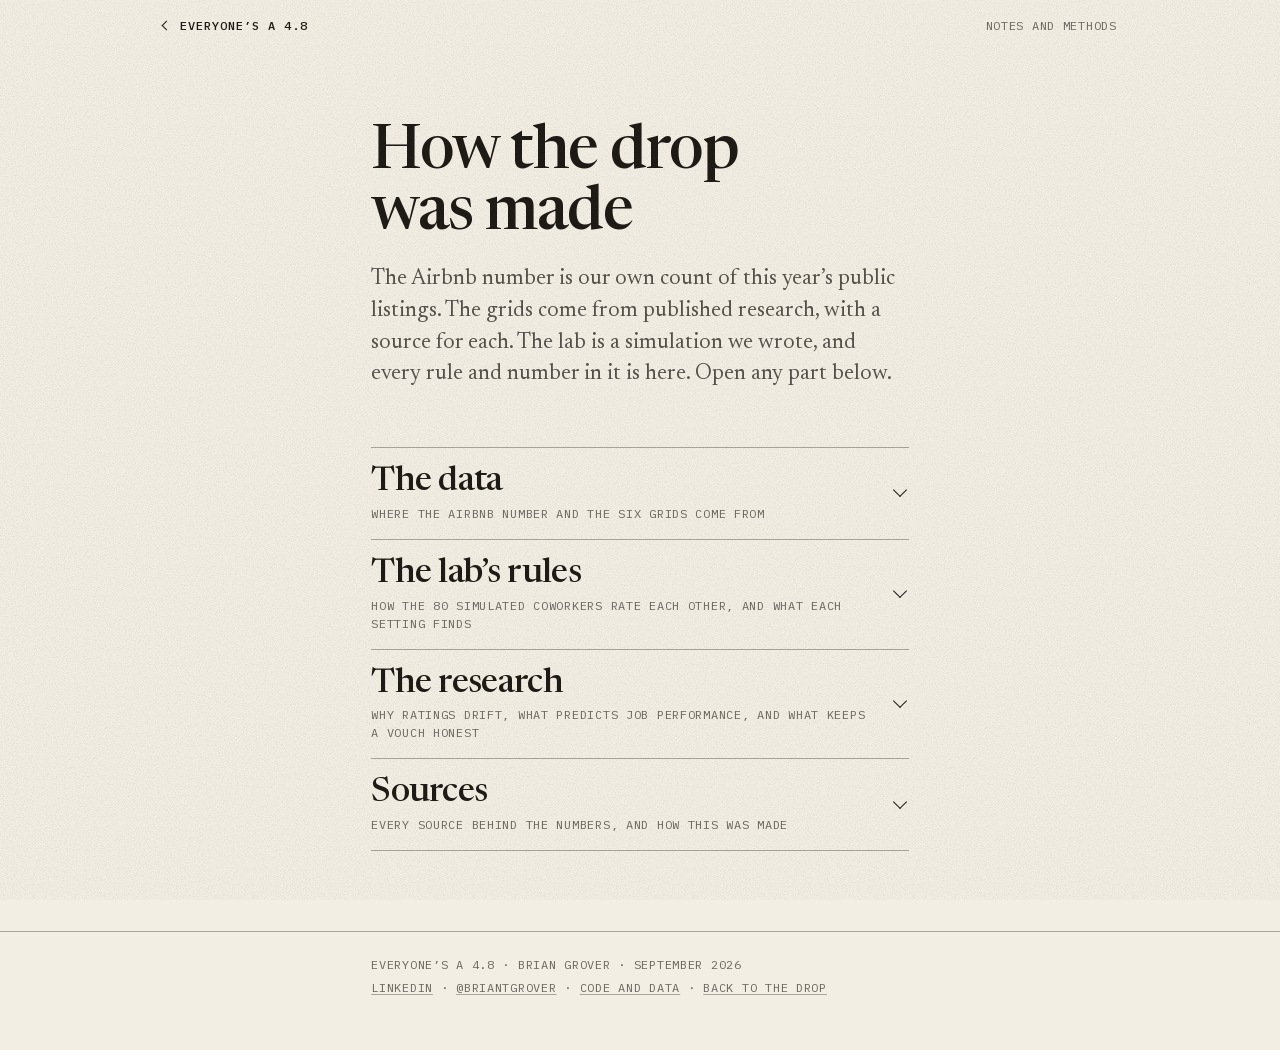
==== commit 42a7f7bd: "Label the lab as a simulation and show how it works up front Co-Authored-By: Claude Opus 5.5 <norepl" ====
--- a/methods.html
+++ b/methods.html
@@ -31,7 +31,12 @@
   <link rel="modulepreload" href="js/stars.js">
   <script>
     // Start the chart data while the page parses; js/charts.js picks it up (see index.html).
-    window.chartData = { figures: fetch('data/figures.json') };
+    window.chartData = {
+      figures: fetch('data/figures.json').then((res) => {
+        if (!res.ok) throw new Error(`data/figures.json returned HTTP ${res.status}`);
+        return res.json();
+      }),
+    };
     window.chartData.figures.catch(() => {}); // charts.js reports failures
   </script>
 </head>
@@ -46,251 +51,240 @@
   </header>
 
   <main id="main">
-    <section class="notes-hero wrap" aria-labelledby="title">
-      <h1 id="title">The notes behind the drop</h1>
-      <p class="notes-lede">What the lab means for a cosign, why ratings drift to the top, the research behind it, and where every number came from.</p>
-      <nav class="notes-toc label" aria-label="On this page">
-        <a href="#cosign">What this means for a cosign</a>
-        <a href="#why">Why this happens</a>
-        <a href="#research">The research</a>
-        <a href="#methods">Methods and sources</a>
-      </nav>
+    <section class="notes-hero wrap" id="methods" aria-labelledby="title">
+      <h1 id="title">How the drop was made</h1>
+      <p class="notes-lede">The Airbnb number is our own count of this year’s public listings. The grids come from published research, with a source for each. The lab is a simulation we wrote, and every rule and number in it is here. Open any part below.</p>
     </section>
 
-    <section class="notes-section" id="cosign" aria-labelledby="h-cosign">
-      <div class="wrap">
-        <h2 id="h-cosign">What this means for a cosign</h2>
-        <p>Say what the person did, and how you know them.</p>
-        <p><a href="https://cosign.co/faq">Cosign</a> already gets much of this right. Cosigning puts your name behind your praise. Its guide asks for “a specific contribution” over “a generic compliment,” and a private “Work/Worked Together” signal lets you say you work or worked with someone. Its advice to readers fits this whole drop: “Read who is saying what, and why.”</p>
-        <p>The lab’s result rests on our guesses about how people judge real work. <a href="index.html#fix">Try other rules</a> in the lab to change them, or to try a Cosign-style setup.</p>
-        <p>One question stays open: how much does pointing at real work help real vouches? Our lab says a lot, but only because of rules we chose. Real vouches and real outcomes would settle it.</p>
-      </div>
-    </section>
-
-    <section class="notes-section" id="why" aria-labelledby="h-why">
-      <div class="wrap">
-        <h2 id="h-why">Why this happens</h2>
-
-        <p>No one has to lie. Four small, ordinary habits all push the same way.</p>
-        <ol class="forces" role="list">
-          <li>
-            <h3><span class="force-n">1.</span> Giving is free</h3>
-            <p>A one-click endorsement costs nothing, so little stops anyone from giving one. Scarce signals work better. At two dating events, people got a few free “roses” to attach to date requests. A request with a rose was accepted about a fifth more often.</p>
-          </li>
-          <li>
-            <h3><span class="force-n">2.</span> The other person sees what you said</h3>
-            <p>If they can rate you back, a low score invites a low score in return. When Airbnb hid each review until both sides had written one, the link between guest and host ratings fell by about half.</p>
-          </li>
-          <li>
-            <h3><span class="force-n">3.</span> Honesty costs you</h3>
-            <p>A bad rating can cost someone income, so people hold back. On one big freelance site, 28.4 percent of employers who privately said they would never rehire a worker still gave that worker four stars or more in public.</p>
-          </li>
-          <li>
-            <h3><span class="force-n">4.</span> Unhappy people go quiet</h3>
-            <p>Happy customers leave feedback. Mildly unhappy ones mostly say nothing. On eBay, fewer than 1 in 100 comments was negative. One estimate says about 1 in 5 buyers was unhappy.</p>
-          </li>
-        </ol>
-        <p>Then the feed makes it worse. On one news site, a single random up-vote made the next reader 32 percent more likely to up-vote too. Praise keeps flowing to whoever already has it.</p>
-        <p>Hotels are the exception. On TripAdvisor, only about 1 in 4 hotels is rated 4.5 or higher. The researchers suggest people rate a business more harshly than a person.</p>
-      </div>
-    </section>
-
-    <section class="notes-section" id="research" aria-labelledby="h-research">
-      <div class="wrap">
-        <h2 id="h-research">The research</h2>
-
-        <h3 id="h-why-now">When writing got cheap, reputation got expensive</h3>
-        <p>ChatGPT arrived in November 2022, and soon anyone could write a polished job proposal. Economists compared job posts on Freelancer.com from before ChatGPT with posts from 2024.</p>
-        <figure class="figure" id="fig-why-now" aria-labelledby="why-now-title" aria-describedby="why-now-cap">
-          <p class="fig-title" id="why-now-title">What an employer would pay for one step more of each</p>
-          <div id="why-now-root" class="chart" data-chart="why-now">
-            <table class="fallback">
-              <caption class="visually-hidden">What an employer would pay, before ChatGPT and in 2024</caption>
-              <thead><tr><th scope="col">For one standard deviation more of</th><th scope="col">Before ChatGPT</th><th scope="col">2024</th></tr></thead>
+    <div class="wrap folds">
+      <details class="fold" id="data">
+        <summary><span class="fold-title">The data</span><span class="fold-sum label">Where the Airbnb number and the six grids come from</span></summary>
+        <div class="fold-body">
+  <h3 id="m-airbnb">The Airbnb numbers</h3>
+          <p><a href="https://insideairbnb.com/">Inside Airbnb</a> publishes snapshots of public Airbnb listings under a <a href="https://creativecommons.org/licenses/by/4.0/">Creative Commons Attribution 4.0</a> license. We used the detailed listings files for <a href="https://data.insideairbnb.com/united-states/ca/san-francisco/2026-06-14/data/listings.csv.gz">San Francisco</a> and <a href="https://data.insideairbnb.com/united-states/ny/new-york-city/2026-06-14/data/listings.csv.gz">New York City</a>, both compiled on 14 June 2026, and kept listings with a guest rating and at least 10 reviews: 3,592 in San Francisco and 12,102 in New York. The rating is the overall score Airbnb shows on each listing. Their median is 4.84 and their mean 4.79, which gives the title its number. On the page, “typical” means that median: half of the listings are rated 4.84 or higher. Of these 15,694 listings, 92.3 percent sit at 4.5 or above, 60.6 percent at 4.8 or above, and 0.3 percent below 4.0, which the page rounds to fewer than 1 in 100. In San Francisco, anything under 4.7 lands in the bottom 15 percent.</p>
+          <p>Counting every rated listing (27,448), the median is 4.88 and 62.8 percent sit at 4.8 or above. We use the 10-review cut because a single five-star review can give a new listing a perfect score. Inside Airbnb no longer serves its older snapshots, so we make no claim about how these ratings changed over time. The script that computes every Airbnb number here is <a href="https://github.com/briangrover9-hue/cosign-drop/blob/main/research/airbnb_measure.py">research/airbnb_measure.py</a>.</p>
+
+  <h3 id="m-drift">The drift grids</h3>
+          <div class="table-scroll">
+            <table>
+              <thead><tr><th scope="col">System</th><th scope="col">Top of the scale</th><th scope="col">Share</th><th scope="col">Source</th></tr></thead>
               <tbody>
-                <tr><th scope="row">A proposal tailored to the job</th><td>$25.67</td><td>$14.85</td></tr>
-                <tr><th scope="row">A higher reputation score on the site</th><td>$27.96</td><td>$46.24</td></tr>
+                <tr><td>US college grades</td><td>Letter grades that are A’s</td><td>15% in 1960, 43% by the late 2000s</td><td><a href="https://www.gradeinflation.com/tcr2012grading.pdf">Rojstaczer and Healy (2012)</a></td></tr>
+                <tr><td>Harvard College</td><td>Grades that are A’s</td><td>24% in 2005, 60.2% in 2025</td><td><a href="https://oue.fas.harvard.edu/faculty-resources/report-on-grading/">Harvard Office of Undergraduate Education (2025)</a></td></tr>
+                <tr><td>An online labor market</td><td>Workers rated 5 stars</td><td>33%, then 85% six years later</td><td><a href="https://www.nber.org/system/files/working_papers/w25857/w25857.pdf">Filippas, Horton and Golden (2022)</a></td></tr>
+                <tr><td>eBay sellers, 2011 to 2014</td><td>Feedback that is positive</td><td>99.3% for the average seller; median 100%</td><td><a href="https://www.nber.org/system/files/working_papers/w20830/w20830.pdf">Nosko and Tadelis (2015)</a></td></tr>
+                <tr><td>Airbnb, 2015</td><td>Listings rated 4.5 or higher</td><td>94%</td><td><a href="https://internet.psych.wisc.edu/wp-content/uploads/532-Master/532-UnitPages/Unit-10/Zervas_2015.pdf">Zervas, Proserpio and Byers</a></td></tr>
+                <tr><td>TripAdvisor hotels, 2015</td><td>Hotels rated 4.5 or higher</td><td>26%</td><td>Same</td></tr>
+                <tr><td>LinkedIn endorsements</td><td>There is no negative endorsement</td><td>100%; a billion given in under six months</td><td><a href="https://web.archive.org/web/20120926031752/http://blog.linkedin.com:80/2012/09/24/introducing-endorsements-give-kudos-with-just-one-click/">LinkedIn’s 2012 launch post</a></td></tr>
+                <tr><td>GitHub stars</td><td>There is no negative star</td><td>100%; 6.0 million suspected fakes, July 2019 to December 2024</td><td><a href="https://cmustrudel.github.io/papers/icse2026fakestars.pdf">He et al. (ICSE 2026)</a></td></tr>
               </tbody>
             </table>
           </div>
-          <figcaption id="why-now-cap">How many more dollars an employer would pay for one step up in each, one standard deviation, on job posts from before ChatGPT and from 2024.<span class="src">Galdin and Silbert (2025), <a href="https://arxiv.org/abs/2511.08785">Making Talk Cheap</a>, Table 2, applications the employer looked at. The authors stress the fall in the first row; the rise in the second is our reading of their table.</span></figcaption>
-        </figure>
-        <p>Employers would pay 42 percent less for a well-tailored proposal. What they would pay for a higher reputation score rose by about two thirds. We read that as employers leaning on a worker’s record once the writing tells them less.</p>
-        <p>Both sides use AI more each year. In a 2025 survey, 29.3 percent of job seekers had used it on a resume or cover letter. In <a href="https://www.shrm.org/topics-tools/research/2025-talent-trends/ai-in-hr">SHRM’s 2025 survey</a>, 43 percent of organizations used AI for HR tasks.</p>
-
-        <h3 id="h-predicts">Watching someone work beats counting their years</h3>
-        <p>Work samples, where a candidate does a piece of the real job, predict performance better than years of experience. A 2022 re-analysis lowered their score, but years of experience ended lower still.</p>
-        <figure class="figure" id="fig-validity" aria-labelledby="validity-title" aria-describedby="validity-cap">
-          <p class="fig-title" id="validity-title">How well each method predicts job performance</p>
-          <div id="validity-root" class="chart" data-chart="validity">
-            <table class="fallback">
-              <caption class="visually-hidden">Validity of hiring methods, 1998 and 2022 estimates</caption>
-              <thead><tr><th scope="col">Method</th><th scope="col">1998</th><th scope="col">2022</th></tr></thead>
-              <tbody>
-                <tr><th scope="row">Structured interviews</th><td>.51</td><td>.42</td></tr>
-                <tr><th scope="row">Job knowledge tests</th><td>.48</td><td>.40</td></tr>
-                <tr><th scope="row">Biodata questionnaires</th><td>.35</td><td>.38</td></tr>
-                <tr><th scope="row">Work samples</th><td>.54</td><td>.33</td></tr>
-                <tr><th scope="row">Cognitive ability tests</th><td>.51</td><td>.31</td></tr>
-                <tr><th scope="row">Integrity tests</th><td>.41</td><td>.31</td></tr>
-                <tr><th scope="row">Unstructured interviews</th><td>.38</td><td>.19</td></tr>
-                <tr><th scope="row">Conscientiousness</th><td>.31</td><td>.19</td></tr>
-                <tr><th scope="row">Years of experience</th><td>.18</td><td>.07</td></tr>
-                <tr><th scope="row">Peer ratings</th><td>.49</td><td>not re-estimated</td></tr>
-                <tr><th scope="row">Reference checks</th><td>.26</td><td>not re-estimated</td></tr>
-                <tr><th scope="row">Years of education</th><td>.10</td><td>not re-estimated</td></tr>
-              </tbody>
-            </table>
+          <p>The page draws four of these, Harvard, eBay, LinkedIn and GitHub; the rest are here for the record. LinkedIn reported in <a href="https://web.archive.org/web/20130308140056/http://blog.linkedin.com:80/2013/03/06/1-billion-endorsements-given-on-linkedin-infographic/">March 2013</a> that a billion endorsements had been given, less than six months after launch. Grids round to the nearest whole star. The labor-market paper reports the rise in five-star ratings over six years without naming the years; its average rating runs from 3.74 in early 2007 to 4.85 in May 2016. On GitHub, researchers also found that 16.66 percent of repositories that gained at least 50 stars in July 2024 had run a fake-star campaign. TripAdvisor’s 26 percent is the “about 1 in 4” on the page; Zervas and colleagues note TripAdvisor does not let hotels rate guests back and suggest people rate “other individuals differently or more tactfully, than they rate firms.”</p>
+        </div>
+      </details>
+      <details class="fold" id="lab">
+        <summary><span class="fold-title">The lab’s rules</span><span class="fold-sum label">How the 80 simulated coworkers rate each other, and what each setting finds</span></summary>
+        <div class="fold-body">
+  <h3 id="m-lab">How the lab works</h3>
+          <p>The lab is a simulation, written for this page, of how scores evolve under simple rules. It does not use real people or real data. Its code is in <a href="https://github.com/briangrover9-hue/cosign-drop/blob/main/js/lab-model.js">js/lab-model.js</a>.</p>
+          <div id="lab-rules">
+            <ul>
+              <li><strong>People.</strong> 80 coworkers in ten teams of eight. Each has a hidden skill drawn from a bell curve and a visibility (how much of a presence they have) that is only loosely related to skill, a correlation of 0.2. Each person also picks two people at random on other teams as people they have worked with, rarely the same one twice, and those links go both ways.</li>
+              <li><strong>Rounds.</strong> Each of 30 rounds, every person gives three one-tap vouches, or one written vouch, or one vouch tied to a piece of work. Each vouch is as likely to go to someone they worked with as to whoever the feed shows them. No one vouches for the same person twice in a round, and everyone gives a round’s vouches before anyone sees them.</li>
+              <li><strong>Judgment.</strong> Coworkers judge your skill with some noise. People who never worked with you judge you 35 percent on skill and 65 percent on visibility, with more noise. Writing a vouch cuts either kind of noise by a fifth. A vouch tied to work is judged from the work, which shows skill with less noise, even to strangers.</li>
+              <li><strong>Stars.</strong> Raters judge people partly against the current average rating and add a little on top, because a below-average rating feels like a penalty; with no fixed standard, that extra compounds every round. Against the fixed standard, an average person earns 3.2 stars, plus one star for each standard deviation of skill the rater sees. A one-tap rating is judged entirely against the average, a written vouch 30 percent against the fixed standard and a vouch tied to work 75 percent, the slider under “A vouch is.” Ratings round to whole stars from 1 to 5. Twelve percent of one-tap ratings and four percent of written ones are reflexive fives. A score is the average of the last 12 vouches a person received.</li>
+              <li><strong>A named yes.</strong> There is no way to say no, only silence. A giver says yes when someone seems at least average (one tap) or at least half a standard deviation above it (written or tied to work), and a quarter of one-tap judgments, and 3 percent of written ones, are a yes given without judging. A person’s standing is the number of yeses they have received, weighted as the rules on how they know you and on the feed describe.</li>
+              <li><strong>Visible or blind.</strong> A visible star rating is pulled 40 percent toward what the other person last gave the rater, and shades up more (0.12 stars) than a blind one (0.05). A visible yes makes a yes back easier: when the other person last said yes to the giver, the giver’s bar drops by half a standard deviation.</li>
+              <li><strong>How they know you.</strong> When a vouch says how the giver knows you, a vouch from someone who never worked with you counts a quarter as much.</li>
+              <li><strong>Feed.</strong> A feed ranked by count shows people more often the more vouches they have. A feed ranked by who vouched weights each vouch by the giver’s track record, meaning how the people they vouched for (with a yes, or four or five stars) have turned out, which the model reveals a little each round with noise; that weighting sets the scores too, and a record built on few vouches counts for less. Cosign’s pages don’t say how its reputation is measured, so the track record is our stand-in. In either ranked feed, a person’s place in it sways how others judge them, by the same amount for every kind of vouch. A plain feed ranks no one.</li>
+              <li><strong>Measures.</strong> “At 4.8 or above” counts people whose score is at least 4.8. “Top 10 by score” counts how many of the 10 highest scores or standings belong to the 10 most skilled people; chance alone gives about one. Ties are broken at random, once per run, and people with no vouches rank last. The lab shows one simulated company, world 374, picked from 600. Its first run keeps every result the text describes (the worst setting finds about half, tying ratings to work finds the most of any single switch, and on the yes scale a track record beats a raw count), and each of the eight sets of rules in scene 5 finds within one of its average there. On its first run the worst setting finds 5 of the 10 most skilled and tying ratings to work finds 7; the table below gives the averages, which are what scene 5’s bars show.</li>
+              <li><strong>The chart.</strong> On the stars scale the dots sit by score, from 1 to 5. On the yes scale they sit by standing, on an axis that ends at a round number at or above the 95th percentile of standings, so the few people far ahead wait at its end, marked “+”, instead of squeezing everyone else toward 0. Weighted yeses compound, so their axis is spaced by square root: its evenly spaced ticks read 0, 1, 4, 9 and 16 sixteenths of the end. People with no vouches, or no yes, sit in their own lane at the left.</li>
+            </ul>
           </div>
-          <figcaption id="validity-cap">Each number is the correlation between a method’s score and later job performance, corrected for imperfect measures of performance and, where the authors judged it sound, for studying only people who were hired. Zero means the method ranks people no better than chance. The gold star marks work samples.<span class="src"><a href="https://doi.org/10.1037/0033-2909.124.2.262">Schmidt and Hunter (1998)</a>, Table 1; <a href="https://doi.org/10.1037/apl0000994">Sackett, Zhang, Berry and Lievens (2022)</a>, Table 3.</span></figcaption>
-        </figure>
-
-        <h3 id="h-holds">What keeps a vouch honest</h3>
-        <p>The research points to four rules. Cosign already ships a version of most of them.</p>
-        <ol class="rules" role="list">
-          <li>
-            <h4>A vouch stays hidden until both people have written theirs</h4>
-            <div class="reveal" id="reveal">
-              <div class="cards">
-                <div class="card">
-                  <div class="card-inner">
-                    <div class="card-face card-front">
-                      <span class="who">Dana, about Omar</span>
-                      <span class="sealed">Written. Hidden until Omar writes his.</span>
+          <div class="table-scroll">
+          <table class="lab-results">
+            <caption>What each setting finds, averaged over a dozen simulated companies</caption>
+            <thead><tr><th scope="col">Setting</th><th scope="col">Of the 10 most skilled, how many the top 10 finds</th><th scope="col">Average score, round 1 to 30, or share of yeses</th><th scope="col">People with no vouch or no yes</th></tr></thead>
+            <tbody>
+              <tr><th scope="row">Worst: stars, one tap, seen right away, not said, feed by count</th><td>4.50</td><td>3.5 to 4.4</td><td>0</td></tr>
+              <tr><th scope="row">Tied to work, the rest as worst</th><td>6.08</td><td>3.2 to 3.3</td><td>0</td></tr>
+              <tr><th scope="row">Written, the rest as worst</th><td>4.75</td><td>3.3 to 3.7</td><td>0</td></tr>
+              <tr><th scope="row">After both write, the rest as worst</th><td>4.83</td><td>3.4 to 4.2</td><td>0</td></tr>
+              <tr><th scope="row">Says how they know you, the rest as worst</th><td>4.75</td><td>3.5 to 4.5</td><td>0</td></tr>
+              <tr><th scope="row">Feed ranks nothing, the rest as worst</th><td>5.25</td><td>3.5 to 4.4</td><td>0</td></tr>
+              <tr><th scope="row">Feed ranks by who vouched, the rest as worst</th><td>4.67</td><td>3.5 to 4.4</td><td>0</td></tr>
+              <tr><th scope="row">Tied to work, after both write, said, feed ranks nothing</th><td>8.42</td><td>3.2 to 3.2</td><td>0</td></tr>
+              <tr><th scope="row">LinkedIn-style endorsements: named yes, one tap, right away, not said, feed by count</th><td>2.42</td><td>78% yes</td><td>0</td></tr>
+              <tr><th scope="row">Cosign-style rules: named yes, written, right away, said, feed by who vouched</th><td>5.92</td><td>64% yes</td><td>20.2</td></tr>
+              <tr><th scope="row">Cosign-style, feed by count</th><td>3.75</td><td>64% yes</td><td>21.4</td></tr>
+              <tr><th scope="row">Cosign-style, feed ranks nothing</th><td>6.17</td><td>37% yes</td><td>5.1</td></tr>
+              <tr><th scope="row">Cosign-style, tied to work</th><td>6.67</td><td>69% yes</td><td>32.4</td></tr>
+              <tr><th scope="row">Cosign-style, tied to work, feed ranks nothing</th><td>6.25</td><td>37% yes</td><td>13.8</td></tr>
+              <tr><th scope="row">Picking 10 people at random</th><td>1.25</td><td></td><td></td></tr>
+            </tbody>
+          </table>
+          </div>
+          <p>Tying ratings to work is our most generous setting. We assume a vouch that points at work has no reflexive fives or yeses, reads skill with less noise, is judged on the work even by strangers, and is held to a fixed standard. That standard is what keeps the scores from drifting: with the other switches at their worst, setting it to 0 lets the average climb 0.75 over the run, against 0.96 for one-tap stars. If strangers judged a piece of work entirely by how well known its maker is, tying ratings to work would find 4.25, below the worst setting’s 4.50. On the yes scale, tied-to-work yeses leave more people with none, because none of them is reflexive. Having no yes there can mean nobody looked, and Cosign’s guide says as much: “Having few or no cosigns is not a negative judgment about a person.”</p>
+          <p>The rules follow the research under “Why this happens” and “The research,” but every number in them is our assumption, including the ones that make tying vouches to work look strong. Change them under “Try other rules” and the sizes of the effects change with them. What held across the settings we tried is the direction: scores judged only against each other drift up, scores anchored to the work do not, and on the yes scale, weighting who said yes beats counting yeses. Push the assumptions to their extremes and some effects reverse.</p>
+
+          <p>One question stays open: how much does pointing at real work help real vouches? Our lab says a lot, but only because of rules we chose. Real vouches and real outcomes would settle it.</p>
+        </div>
+      </details>
+      <details class="fold" id="research">
+        <summary><span class="fold-title">The research</span><span class="fold-sum label">Why ratings drift, what predicts job performance, and what keeps a vouch honest</span></summary>
+        <div class="fold-body">
+          <h3 id="why">Why this happens</h3>
+          <p>No one has to lie. Four small, ordinary habits all push the same way.</p>
+          <ol class="forces" role="list">
+            <li>
+              <h3><span class="force-n">1.</span> Giving is free</h3>
+              <p>A one-click endorsement costs nothing, so little stops anyone from giving one. Scarce signals work better. At two dating events, people got a few free “roses” to attach to date requests. A request with a rose was accepted about a fifth more often.</p>
+            </li>
+            <li>
+              <h3><span class="force-n">2.</span> The other person sees what you said</h3>
+              <p>If they can rate you back, a low score invites a low score in return. When Airbnb hid each review until both sides had written one, the link between guest and host ratings fell by about half.</p>
+            </li>
+            <li>
+              <h3><span class="force-n">3.</span> Honesty costs you</h3>
+              <p>A bad rating can cost someone income, so people hold back. On one big freelance site, 28.4 percent of employers who privately said they would never rehire a worker still gave that worker four stars or more in public.</p>
+            </li>
+            <li>
+              <h3><span class="force-n">4.</span> Unhappy people go quiet</h3>
+              <p>Happy customers leave feedback. Mildly unhappy ones mostly say nothing. On eBay, fewer than 1 in 100 comments was negative. One estimate says about 1 in 5 buyers was unhappy.</p>
+            </li>
+          </ol>
+          <p>Then the feed makes it worse. On one news site, a single random up-vote made the next reader 32 percent more likely to up-vote too. Praise keeps flowing to whoever already has it.</p>
+          <p>Hotels are the exception. On TripAdvisor, only about 1 in 4 hotels is rated 4.5 or higher. The researchers suggest people rate a business more harshly than a person.</p>
+
+          <h3 id="h-why-now">When writing got cheap, reputation got expensive</h3>
+          <p>ChatGPT arrived in November 2022, and soon anyone could write a polished job proposal. Economists compared job posts on Freelancer.com from before ChatGPT with posts from 2024.</p>
+          <figure class="figure" id="fig-why-now" aria-labelledby="why-now-title" aria-describedby="why-now-cap">
+            <p class="fig-title" id="why-now-title">What an employer would pay for one step more of each</p>
+            <div id="why-now-root" class="chart" data-chart="why-now">
+              <table class="fallback">
+                <caption class="visually-hidden">What an employer would pay, before ChatGPT and in 2024</caption>
+                <thead><tr><th scope="col">For one standard deviation more of</th><th scope="col">Before ChatGPT</th><th scope="col">2024</th></tr></thead>
+                <tbody>
+                  <tr><th scope="row">A proposal tailored to the job</th><td>$25.67</td><td>$14.85</td></tr>
+                  <tr><th scope="row">A higher reputation score on the site</th><td>$27.96</td><td>$46.24</td></tr>
+                </tbody>
+              </table>
+            </div>
+            <figcaption id="why-now-cap">How many more dollars an employer would pay for one step up in each, one standard deviation, on job posts from before ChatGPT and from 2024.<span class="src">Galdin and Silbert (2025), <a href="https://arxiv.org/abs/2511.08785">Making Talk Cheap</a>, Table 2, applications the employer looked at. The authors stress the fall in the first row; the rise in the second is our reading of their table.</span></figcaption>
+          </figure>
+          <p>Employers would pay 42 percent less for a well-tailored proposal. What they would pay for a higher reputation score rose by about two thirds. We read that as employers leaning on a worker’s record once the writing tells them less.</p>
+          <p>Both sides use AI more each year. In a 2025 survey, 29.3 percent of job seekers had used it on a resume or cover letter. In <a href="https://www.shrm.org/topics-tools/research/2025-talent-trends/ai-in-hr">SHRM’s 2025 survey</a>, 43 percent of organizations used AI for HR tasks.</p>
+
+          <h3 id="h-predicts">Watching someone work beats counting their years</h3>
+          <p>Work samples, where a candidate does a piece of the real job, predict performance better than years of experience. A 2022 re-analysis lowered their score, but years of experience ended lower still.</p>
+          <figure class="figure" id="fig-validity" aria-labelledby="validity-title" aria-describedby="validity-cap">
+            <p class="fig-title" id="validity-title">How well each method predicts job performance</p>
+            <div id="validity-root" class="chart" data-chart="validity">
+              <table class="fallback">
+                <caption class="visually-hidden">Validity of hiring methods, 1998 and 2022 estimates</caption>
+                <thead><tr><th scope="col">Method</th><th scope="col">1998</th><th scope="col">2022</th></tr></thead>
+                <tbody>
+                  <tr><th scope="row">Structured interviews</th><td>.51</td><td>.42</td></tr>
+                  <tr><th scope="row">Job knowledge tests</th><td>.48</td><td>.40</td></tr>
+                  <tr><th scope="row">Biodata questionnaires</th><td>.35</td><td>.38</td></tr>
+                  <tr><th scope="row">Work samples</th><td>.54</td><td>.33</td></tr>
+                  <tr><th scope="row">Cognitive ability tests</th><td>.51</td><td>.31</td></tr>
+                  <tr><th scope="row">Integrity tests</th><td>.41</td><td>.31</td></tr>
+                  <tr><th scope="row">Unstructured interviews</th><td>.38</td><td>.19</td></tr>
+                  <tr><th scope="row">Conscientiousness</th><td>.31</td><td>.19</td></tr>
+                  <tr><th scope="row">Years of experience</th><td>.18</td><td>.07</td></tr>
+                  <tr><th scope="row">Peer ratings</th><td>.49</td><td>not re-estimated</td></tr>
+                  <tr><th scope="row">Reference checks</th><td>.26</td><td>not re-estimated</td></tr>
+                  <tr><th scope="row">Years of education</th><td>.10</td><td>not re-estimated</td></tr>
+                </tbody>
+              </table>
+            </div>
+            <figcaption id="validity-cap">Each number is the correlation between a method’s score and later job performance, corrected for imperfect measures of performance and, where the authors judged it sound, for studying only people who were hired. Zero means the method ranks people no better than chance. The gold star marks work samples.<span class="src"><a href="https://doi.org/10.1037/0033-2909.124.2.262">Schmidt and Hunter (1998)</a>, Table 1; <a href="https://doi.org/10.1037/apl0000994">Sackett, Zhang, Berry and Lievens (2022)</a>, Table 3.</span></figcaption>
+          </figure>
+
+          <h3 id="h-holds">What keeps a vouch honest</h3>
+          <p>The research points to four rules. Cosign already ships a version of most of them.</p>
+          <ol class="rules" role="list">
+            <li>
+              <h4>A vouch stays hidden until both people have written theirs</h4>
+              <div class="reveal" id="reveal">
+                <div class="cards">
+                  <div class="card">
+                    <div class="card-inner">
+                      <div class="card-face card-front">
+                        <span class="who">Dana, about Omar</span>
+                        <span class="sealed">Written. Hidden until Omar writes his.</span>
+                      </div>
+                      <div class="card-face card-back">
+                        <span class="who">Dana, about Omar</span>
+                        <blockquote>Omar rebuilt our billing retries in three weeks. Failed charges dropped, and I stopped getting paged on weekends.</blockquote>
+                      </div>
                     </div>
-                    <div class="card-face card-back">
-                      <span class="who">Dana, about Omar</span>
-                      <blockquote>Omar rebuilt our billing retries in three weeks. Failed charges dropped, and I stopped getting paged on weekends.</blockquote>
+                  </div>
+                  <div class="card">
+                    <div class="card-inner">
+                      <div class="card-face card-front">
+                        <span class="who">Omar, about Dana</span>
+                        <span class="sealed">Written. Hidden until Dana writes hers.</span>
+                      </div>
+                      <div class="card-face card-back">
+                        <span class="who">Omar, about Dana</span>
+                        <blockquote>Dana ran the launch checklist and caught the tax bug two days before we shipped. I’d want her on the next launch.</blockquote>
+                      </div>
                     </div>
                   </div>
                 </div>
-                <div class="card">
-                  <div class="card-inner">
-                    <div class="card-face card-front">
-                      <span class="who">Omar, about Dana</span>
-                      <span class="sealed">Written. Hidden until Dana writes hers.</span>
-                    </div>
-                    <div class="card-face card-back">
-                      <span class="who">Omar, about Dana</span>
-                      <blockquote>Dana ran the launch checklist and caught the tax bug two days before we shipped. I’d want her on the next launch.</blockquote>
-                    </div>
-                  </div>
+                <div class="reveal-controls">
+                  <button class="btn" type="button" id="reveal-btn" aria-controls="reveal">Both are in. Reveal them.</button>
+                  <span class="meta" id="reveal-note">An example. Neither person could read the other’s before writing.</span>
                 </div>
               </div>
-              <div class="reveal-controls">
-                <button class="btn" type="button" id="reveal-btn" aria-controls="reveal">Both are in. Reveal them.</button>
-                <span class="meta" id="reveal-note">An example. Neither person could read the other’s before writing.</span>
-              </div>
-            </div>
-            <p>Neither card can be written to match the other, so there’s nothing to trade. On Airbnb, blind reviews cut the link between the two sides’ ratings by about half. Cosign’s private signals work on a related idea. The person gets the signal, but nobody else sees it, and when the interest is mutual, Cosign can open a private conversation.</p>
-          </li>
-          <li>
-            <h4>It names something specific the person did</h4>
-            <p>A specific claim ties praise to the work itself. Cosign’s guide asks for “a specific contribution” over “a generic compliment.”</p>
-          </li>
-          <li>
-            <h4>It says how you know them</h4>
-            <p>Expedia only lets guests who booked a stay review a hotel. TripAdvisor lets anyone. Comparing the same hotels, economists found more signs of fake reviews on TripAdvisor, most of all where a hotel had a reason to fake them. LinkedIn began highlighting endorsements from colleagues in 2016. Cosign asks cosigners to be specific about what they know.</p>
-          </li>
-          <li>
-            <h4>It costs the giver something</h4>
-            <p>Scarce signals keep their meaning, as the roses suggest. The simplest cost is your name. Cosign describes a cosign as putting “your name and reputation behind that belief.”</p>
-          </li>
-        </ol>
-        <p>One more finding applies to networks that rank people. A feed that ranks by raw count hands the gains to whoever is already ahead. On Cosign’s ranked lists, ordering “can reflect the reputation behind contributions as well as how many people have contributed.” In the lab, ranking by the track record of who said yes finds more of the best people than ranking by count.</p>
-      </div>
-    </section>
-
-    <section class="notes-section methods" id="methods" aria-labelledby="h-methods">
-      <div class="wrap">
-        <h2 id="h-methods">Methods and sources</h2>
-
-        <h3 id="m-airbnb">The Airbnb numbers</h3>
-        <p><a href="https://insideairbnb.com/">Inside Airbnb</a> publishes snapshots of public Airbnb listings under a <a href="https://creativecommons.org/licenses/by/4.0/">Creative Commons Attribution 4.0</a> license. We used the detailed listings files for <a href="https://data.insideairbnb.com/united-states/ca/san-francisco/2026-06-14/data/listings.csv.gz">San Francisco</a> and <a href="https://data.insideairbnb.com/united-states/ny/new-york-city/2026-06-14/data/listings.csv.gz">New York City</a>, both compiled on 14 June 2026, and kept listings with a guest rating and at least 10 reviews: 3,592 in San Francisco and 12,102 in New York. The rating is the overall score Airbnb shows on each listing. Their median is 4.84 and their mean 4.79, which gives the title its number. On the page, “typical” means that median: half of the listings are rated 4.84 or higher. Of these 15,694 listings, 92.3 percent sit at 4.5 or above, 60.6 percent at 4.8 or above, and 0.3 percent below 4.0, which the page rounds to fewer than 1 in 100. In San Francisco, anything under 4.7 lands in the bottom 15 percent.</p>
-        <p>Counting every rated listing (27,448), the median is 4.88 and 62.8 percent sit at 4.8 or above. We use the 10-review cut because a single five-star review can give a new listing a perfect score. Inside Airbnb no longer serves its older snapshots, so we make no claim about how these ratings changed over time. The script that computes every Airbnb number here is <a href="https://github.com/briangrover9-hue/cosign-drop/blob/main/research/airbnb_measure.py">research/airbnb_measure.py</a>.</p>
-
-        <h3 id="m-why-now">Why now</h3>
-        <p><a href="https://arxiv.org/abs/2511.08785">Galdin and Silbert (2025)</a> use Freelancer.com job posts from January 2021 to July 2024. Their Table 2 compares posts from before ChatGPT’s release on November 30, 2022 with posts from March 26, 2024 on, by which time the site had its own AI writing tool (from April 2023). It turns how much employers favor each part of an application into dollars: how much higher a bid an employer would accept for one step up, one standard deviation, in that part. We quote the columns limited to applications the employer looked at. The reputation score is the site’s own ranking of workers, built mostly from their record there; employers see the ranking and many of its inputs, but not the score itself. Employers would pay $14.85 more for a proposal one standard deviation better tailored after ChatGPT, against $25.67 before, which is 42 percent less, and $46.24 more for a higher reputation score, against $27.96, which is about two thirds more. The job seeker figures come from <a href="https://www.ihire.com/resourcecenter/employer/pages/the-state-of-online-recruiting-2025">iHire’s State of Online Recruiting 2025</a>, a survey by a job site of 1,421 job seekers, where 29.3 percent had used AI on a resume or cover letter, up from 17.3 percent a year earlier, and the HR figures from <a href="https://www.shrm.org/topics-tools/research/2025-talent-trends/ai-in-hr">SHRM’s 2025 Talent Trends</a>, a February 2025 survey of 2,040 HR professionals about their organizations: 43 percent of organizations used AI for HR tasks, up from 26 percent in 2024.</p>
-
-        <h3 id="m-drift">The drift grids</h3>
-        <div class="table-scroll">
-          <table>
-            <thead><tr><th scope="col">System</th><th scope="col">Top of the scale</th><th scope="col">Share</th><th scope="col">Source</th></tr></thead>
-            <tbody>
-              <tr><td>US college grades</td><td>Letter grades that are A’s</td><td>15% in 1960, 43% by the late 2000s</td><td><a href="https://www.gradeinflation.com/tcr2012grading.pdf">Rojstaczer and Healy (2012)</a></td></tr>
-              <tr><td>Harvard College</td><td>Grades that are A’s</td><td>24% in 2005, 60.2% in 2025</td><td><a href="https://oue.fas.harvard.edu/faculty-resources/report-on-grading/">Harvard Office of Undergraduate Education (2025)</a></td></tr>
-              <tr><td>An online labor market</td><td>Workers rated 5 stars</td><td>33%, then 85% six years later</td><td><a href="https://www.nber.org/system/files/working_papers/w25857/w25857.pdf">Filippas, Horton and Golden (2022)</a></td></tr>
-              <tr><td>eBay sellers, 2011 to 2014</td><td>Feedback that is positive</td><td>99.3% for the average seller; median 100%</td><td><a href="https://www.nber.org/system/files/working_papers/w20830/w20830.pdf">Nosko and Tadelis (2015)</a></td></tr>
-              <tr><td>Airbnb, 2015</td><td>Listings rated 4.5 or higher</td><td>94%</td><td><a href="https://internet.psych.wisc.edu/wp-content/uploads/532-Master/532-UnitPages/Unit-10/Zervas_2015.pdf">Zervas, Proserpio and Byers</a></td></tr>
-              <tr><td>TripAdvisor hotels, 2015</td><td>Hotels rated 4.5 or higher</td><td>26%</td><td>Same</td></tr>
-              <tr><td>LinkedIn endorsements</td><td>There is no negative endorsement</td><td>100%; a billion given in under six months</td><td><a href="https://web.archive.org/web/20120926031752/http://blog.linkedin.com:80/2012/09/24/introducing-endorsements-give-kudos-with-just-one-click/">LinkedIn’s 2012 launch post</a></td></tr>
-              <tr><td>GitHub stars</td><td>There is no negative star</td><td>100%; 6.0 million suspected fakes, July 2019 to December 2024</td><td><a href="https://cmustrudel.github.io/papers/icse2026fakestars.pdf">He et al. (ICSE 2026)</a></td></tr>
-            </tbody>
-          </table>
-        </div>
-        <p>The page draws four of these, Harvard, eBay, LinkedIn and GitHub; the rest are here for the record. LinkedIn reported in <a href="https://web.archive.org/web/20130308140056/http://blog.linkedin.com:80/2013/03/06/1-billion-endorsements-given-on-linkedin-infographic/">March 2013</a> that a billion endorsements had been given, less than six months after launch. Grids round to the nearest whole star. The labor-market paper reports the rise in five-star ratings over six years without naming the years; its average rating runs from 3.74 in early 2007 to 4.85 in May 2016. On GitHub, researchers also found that 16.66 percent of repositories that gained at least 50 stars in July 2024 had run a fake-star campaign. TripAdvisor’s 26 percent is the “about 1 in 4” on the page; Zervas and colleagues note TripAdvisor does not let hotels rate guests back and suggest people rate “other individuals differently or more tactfully, than they rate firms.”</p>
-
-        <h3 id="m-why">Why this happens</h3>
-        <ul>
-          <li>Roses: <a href="https://web.stanford.edu/~niederle/Lee.Niederle.Rose.ExpEcon.2015.pdf">Lee and Niederle (2015)</a>, two dating events with 613 participants, each given two or eight roses that were free to send but limited in number. “About a fifth more often” is their estimate of 3.3 percentage points, a 20 percent increase, holding the sender’s and recipient’s desirability fixed. Job-market signals, which are scarce the same way: <a href="https://web.stanford.edu/~niederle/JobMarket.JEP2010..pdf">Coles et al. (2010)</a>, Table 3, where a candidate’s signal of interest came with a 6.8 point higher chance of an interview, an association in their data.</li>
-          <li>eBay retaliation: <a href="https://ben.orsee.org/papers/engineering_trust.pdf">Bolton, Greiner and Ockenfels (2013)</a>, on sellers answering negative feedback in kind, and a laboratory version of eBay’s system in which blind feedback cut the correlation between the two sides’ ratings from 0.68 to 0.41 (Table 4). Airbnb’s simultaneous reveal: <a href="https://andreyfradkin.com/assets/reviews_paper.pdf">Fradkin, Grewal and Holtz (2021)</a>, the introduction and Section 7: the correlation between guest and host ratings fell by 48 percent, the “about half” on the page, while the average guest rating moved only 0.25 percent.</li>
-          <li>Public and private feedback: Filippas, Horton and Golden (2022), read in the NBER working paper version; the platform is not named in the paper. In its surveys, “some employers report they fear retaliation, while others claim to not want to harm the rated individual.”</li>
-          <li>Silent buyers: <a href="https://www.cs.princeton.edu/courses/archive/spr08/cos444/papers/dellarocas_wood06.pdf">Dellarocas and Wood (2008)</a>, Tables 2, 5 and 6: 0.55 percent of comments were negative, the “fewer than 1 in 100” on the page, and two versions of their model put dissatisfied buyers at 18.5 and 21 percent, the “about 1 in 5.” Counting every sale, including the ones with no feedback, the average seller’s positive share falls from 99.3 percent to 64 percent: Nosko and Tadelis (2015).</li>
-          <li>Feeds: <a href="https://snap.stanford.edu/class/cs224w-readings/muchnik13bias.pdf">Muchnik, Aral and Taylor (2013)</a>, where one random up-vote made the next viewer 32 percent more likely to up-vote and those comments ended 25 percent higher; <a href="https://www.princeton.edu/~mjs3/salganik_dodds_watts06_full.pdf">Salganik, Dodds and Watts (2006)</a>, where showing download counts to 14,341 people made the hits bigger and harder to predict; and <a href="https://doi.org/10.1126/science.159.3810.56">Merton (1968)</a> on the Matthew effect.</li>
-          <li>Verified reviews: <a href="https://www.nber.org/system/files/working_papers/w18340/w18340.pdf">Mayzlin, Dover and Chevalier (2014)</a>. Colleague endorsements: LinkedIn’s <a href="https://www.linkedin.com/blog/member/product/rethinking-endorsements-linkedin-features">2016 update</a>.</li>
-        </ul>
-
-        <h3 id="m-predicts">Job performance</h3>
-        <p>The chart’s numbers are .54 to .33 for work samples and .18 to .07 for years of experience, among others. They are correlations between each method’s score and later job performance, after statistical corrections. <a href="https://doi.org/10.1037/0033-2909.124.2.262">Schmidt and Hunter (1998)</a> corrected for imperfect measures of performance and for the fact that studies only see people who were hired, a narrower group than everyone who applied. <a href="https://doi.org/10.1037/apl0000994">Sackett and colleagues (2022)</a> list the new values in their Table 3 and explain each larger change in their text. That second correction had often been made too large, which is the main reason cognitive ability tests, both kinds of interview and job knowledge tests fell. Work samples, integrity tests, conscientiousness and years of experience fell because newer meta-analyses, which pool the results of many earlier studies, found lower values. The 1998 work-sample figure came from a 1974 review written before such pooling was done, and the new experience figure looks at experience before hiring instead of time in the current job. Five of the 1998 values, including work samples, reference checks and peer ratings, never got that second correction, and eight could not be re-estimated in 2022, including reference checks, peer ratings (coworkers rating each other, at .49) and years of education. In a <a href="https://doi.org/10.1017/iop.2023.24">2023 follow-up</a> the same authors lowered cognitive ability again, to .23, using an unpublished analysis, and their method is disputed: see <a href="https://doi.org/10.1037/apl0001078">Oh, Le and Roth (2023)</a> and the reply that followed. One more caution: in the 2022 table, Black candidates’ average work-sample scores sit about two thirds of a standard deviation below white candidates’, one of the larger gaps among the methods listed, so how work samples are designed and scored matters.</p>
-
-        <h3 id="m-lab">The trust lab</h3>
-        <p>The lab is a simulation, written for this page, of how scores evolve under simple rules. It does not use real people or real data. Its code is in <a href="https://github.com/briangrover9-hue/cosign-drop/blob/main/js/lab-model.js">js/lab-model.js</a>.</p>
-        <div id="lab-rules">
+              <p>Neither card can be written to match the other, so there’s nothing to trade. On Airbnb, blind reviews cut the link between the two sides’ ratings by about half. Cosign’s private signals work on a related idea. The person gets the signal, but nobody else sees it, and when the interest is mutual, Cosign can open a private conversation.</p>
+            </li>
+            <li>
+              <h4>It names something specific the person did</h4>
+              <p>A specific claim ties praise to the work itself. Cosign’s guide asks for “a specific contribution” over “a generic compliment.”</p>
+            </li>
+            <li>
+              <h4>It says how you know them</h4>
+              <p>Expedia only lets guests who booked a stay review a hotel. TripAdvisor lets anyone. Comparing the same hotels, economists found more signs of fake reviews on TripAdvisor, most of all where a hotel had a reason to fake them. LinkedIn began highlighting endorsements from colleagues in 2016. Cosign asks cosigners to be specific about what they know.</p>
+            </li>
+            <li>
+              <h4>It costs the giver something</h4>
+              <p>Scarce signals keep their meaning, as the roses suggest. The simplest cost is your name. Cosign describes a cosign as putting “your name and reputation behind that belief.”</p>
+            </li>
+          </ol>
+          <p>One more finding applies to networks that rank people. A feed that ranks by raw count hands the gains to whoever is already ahead. On Cosign’s ranked lists, ordering “can reflect the reputation behind contributions as well as how many people have contributed.” In the lab, ranking by the track record of who said yes finds more of the best people than ranking by count.</p>
+        </div>
+      </details>
+      <details class="fold" id="sources">
+        <summary><span class="fold-title">Sources</span><span class="fold-sum label">Every source behind the numbers, and how this was made</span></summary>
+        <div class="fold-body">
+  <h3 id="m-why">Why this happens, the sources</h3>
           <ul>
-            <li><strong>People.</strong> 80 coworkers in ten teams of eight. Each has a hidden skill drawn from a bell curve and a visibility (how much of a presence they have) that is only loosely related to skill, a correlation of 0.2. Each person also picks two people at random on other teams as people they have worked with, rarely the same one twice, and those links go both ways.</li>
-            <li><strong>Rounds.</strong> Each of 30 rounds, every person gives three one-tap vouches, or one written vouch, or one vouch tied to a piece of work. Each vouch is as likely to go to someone they worked with as to whoever the feed shows them. No one vouches for the same person twice in a round, and everyone gives a round’s vouches before anyone sees them.</li>
-            <li><strong>Judgment.</strong> Coworkers judge your skill with some noise. People who never worked with you judge you 35 percent on skill and 65 percent on visibility, with more noise. Writing a vouch cuts either kind of noise by a fifth. A vouch tied to work is judged from the work, which shows skill with less noise, even to strangers.</li>
-            <li><strong>Stars.</strong> Raters judge people partly against the current average rating and add a little on top, because a below-average rating feels like a penalty; with no fixed standard, that extra compounds every round. Against the fixed standard, an average person earns 3.2 stars, plus one star for each standard deviation of skill the rater sees. A one-tap rating is judged entirely against the average, a written vouch 30 percent against the fixed standard and a vouch tied to work 75 percent, the slider under “A vouch is.” Ratings round to whole stars from 1 to 5. Twelve percent of one-tap ratings and four percent of written ones are reflexive fives. A score is the average of the last 12 vouches a person received.</li>
-            <li><strong>A named yes.</strong> There is no way to say no, only silence. A giver says yes when someone seems at least average (one tap) or at least half a standard deviation above it (written or tied to work), and a quarter of one-tap judgments, and 3 percent of written ones, are a yes given without judging. A person’s standing is the number of yeses they have received, weighted as the rules on how they know you and on the feed describe.</li>
-            <li><strong>Visible or blind.</strong> A visible star rating is pulled 40 percent toward what the other person last gave the rater, and shades up more (0.12 stars) than a blind one (0.05). A visible yes makes a yes back easier: when the other person last said yes to the giver, the giver’s bar drops by half a standard deviation.</li>
-            <li><strong>How they know you.</strong> When a vouch says how the giver knows you, a vouch from someone who never worked with you counts a quarter as much.</li>
-            <li><strong>Feed.</strong> A feed ranked by count shows people more often the more vouches they have. A feed ranked by who vouched weights each vouch by the giver’s track record, meaning how the people they vouched for (with a yes, or four or five stars) have turned out, which the model reveals a little each round with noise; that weighting sets the scores too, and a record built on few vouches counts for less. Cosign’s pages don’t say how its reputation is measured, so the track record is our stand-in. In either ranked feed, a person’s place in it sways how others judge them, by the same amount for every kind of vouch. A plain feed ranks no one.</li>
-            <li><strong>Measures.</strong> “At 4.8 or above” counts people whose score is at least 4.8. “Top 10 by score” counts how many of the 10 highest scores or standings belong to the 10 most skilled people; chance alone gives about one. Ties are broken at random, once per run, and people with no vouches rank last. The lab shows one simulated company, world 256, picked from 600: among the worlds whose first run keeps every result the text describes (the worst setting finds about half, tying ratings to work finds the most of any single switch, and on the yes scale a track record beats a raw count), its results sit closest to the average of a dozen. On its first run the worst setting finds 5 of the 10 most skilled and tying ratings to work finds 8; the table below gives the averages.</li>
+            <li>Roses: <a href="https://web.stanford.edu/~niederle/Lee.Niederle.Rose.ExpEcon.2015.pdf">Lee and Niederle (2015)</a>, two dating events with 613 participants, each given two or eight roses that were free to send but limited in number. “About a fifth more often” is their estimate of 3.3 percentage points, a 20 percent increase, holding the sender’s and recipient’s desirability fixed. Job-market signals, which are scarce the same way: <a href="https://web.stanford.edu/~niederle/JobMarket.JEP2010..pdf">Coles et al. (2010)</a>, Table 3, where a candidate’s signal of interest came with a 6.8 point higher chance of an interview, an association in their data.</li>
+            <li>eBay retaliation: <a href="https://ben.orsee.org/papers/engineering_trust.pdf">Bolton, Greiner and Ockenfels (2013)</a>, on sellers answering negative feedback in kind, and a laboratory version of eBay’s system in which blind feedback cut the correlation between the two sides’ ratings from 0.68 to 0.41 (Table 4). Airbnb’s simultaneous reveal: <a href="https://andreyfradkin.com/assets/reviews_paper.pdf">Fradkin, Grewal and Holtz (2021)</a>, the introduction and Section 7: the correlation between guest and host ratings fell by 48 percent, the “about half” on the page, while the average guest rating moved only 0.25 percent.</li>
+            <li>Public and private feedback: Filippas, Horton and Golden (2022), read in the NBER working paper version; the platform is not named in the paper. In its surveys, “some employers report they fear retaliation, while others claim to not want to harm the rated individual.”</li>
+            <li>Silent buyers: <a href="https://www.cs.princeton.edu/courses/archive/spr08/cos444/papers/dellarocas_wood06.pdf">Dellarocas and Wood (2008)</a>, Tables 2, 5 and 6: 0.55 percent of comments were negative, the “fewer than 1 in 100” on the page, and two versions of their model put dissatisfied buyers at 18.5 and 21 percent, the “about 1 in 5.” Counting every sale, including the ones with no feedback, the average seller’s positive share falls from 99.3 percent to 64 percent: Nosko and Tadelis (2015).</li>
+            <li>Feeds: <a href="https://snap.stanford.edu/class/cs224w-readings/muchnik13bias.pdf">Muchnik, Aral and Taylor (2013)</a>, where one random up-vote made the next viewer 32 percent more likely to up-vote and those comments ended 25 percent higher; <a href="https://www.princeton.edu/~mjs3/salganik_dodds_watts06_full.pdf">Salganik, Dodds and Watts (2006)</a>, where showing download counts to 14,341 people made the hits bigger and harder to predict; and <a href="https://doi.org/10.1126/science.159.3810.56">Merton (1968)</a> on the Matthew effect.</li>
+            <li>Verified reviews: <a href="https://www.nber.org/system/files/working_papers/w18340/w18340.pdf">Mayzlin, Dover and Chevalier (2014)</a>. Colleague endorsements: LinkedIn’s <a href="https://www.linkedin.com/blog/member/product/rethinking-endorsements-linkedin-features">2016 update</a>.</li>
           </ul>
-        </div>
-        <div class="table-scroll">
-        <table class="lab-results">
-          <caption>What each setting finds, averaged over a dozen simulated companies</caption>
-          <thead><tr><th scope="col">Setting</th><th scope="col">Of the 10 most skilled, how many the top 10 finds</th><th scope="col">Average score, round 1 to 30, or share of yeses</th><th scope="col">People with no vouch or no yes</th></tr></thead>
-          <tbody>
-            <tr><th scope="row">Worst: stars, one tap, seen right away, not said, feed by count</th><td>4.50</td><td>3.5 to 4.4</td><td>0</td></tr>
-            <tr><th scope="row">Tied to work, the rest as worst</th><td>6.08</td><td>3.2 to 3.3</td><td>0</td></tr>
-            <tr><th scope="row">Written, the rest as worst</th><td>4.75</td><td>3.3 to 3.7</td><td>0</td></tr>
-            <tr><th scope="row">After both write, the rest as worst</th><td>4.83</td><td>3.4 to 4.2</td><td>0</td></tr>
-            <tr><th scope="row">Says how they know you, the rest as worst</th><td>4.75</td><td>3.5 to 4.5</td><td>0</td></tr>
-            <tr><th scope="row">Feed ranks nothing, the rest as worst</th><td>5.25</td><td>3.5 to 4.4</td><td>0</td></tr>
-            <tr><th scope="row">Feed ranks by who vouched, the rest as worst</th><td>4.67</td><td>3.5 to 4.4</td><td>0</td></tr>
-            <tr><th scope="row">Tied to work, after both write, said, feed ranks nothing</th><td>8.42</td><td>3.2 to 3.2</td><td>0</td></tr>
-            <tr><th scope="row">Named yes, one tap, right away, not said, feed by count, roughly LinkedIn endorsements at launch</th><td>2.42</td><td>78% yes</td><td>0</td></tr>
-            <tr><th scope="row">Cosign-style: named yes, written, right away, said, feed by who vouched</th><td>5.92</td><td>64% yes</td><td>20.2</td></tr>
-            <tr><th scope="row">Cosign-style, feed by count</th><td>3.75</td><td>64% yes</td><td>21.4</td></tr>
-            <tr><th scope="row">Cosign-style, feed ranks nothing</th><td>6.17</td><td>37% yes</td><td>5.1</td></tr>
-            <tr><th scope="row">Cosign-style, tied to work</th><td>6.67</td><td>69% yes</td><td>32.4</td></tr>
-            <tr><th scope="row">Cosign-style, tied to work, feed ranks nothing</th><td>6.25</td><td>37% yes</td><td>13.8</td></tr>
-            <tr><th scope="row">Picking 10 people at random</th><td>1.25</td><td></td><td></td></tr>
-          </tbody>
-        </table>
-        </div>
-        <p>Tying ratings to work is our most generous setting. We assume a vouch that points at work has no reflexive fives or yeses, reads skill with less noise, is judged on the work even by strangers, and is held to a fixed standard. That standard is what keeps the scores from drifting: with the other switches at their worst, setting it to 0 lets the average climb 0.75 over the run, against 0.96 for one-tap stars. If strangers judged a piece of work entirely by how well known its maker is, tying ratings to work would find 4.25, below the worst setting’s 4.50. On the yes scale, tied-to-work yeses leave more people with none, because none of them is reflexive. Having no yes there can mean nobody looked, and Cosign’s guide says as much: “Having few or no cosigns is not a negative judgment about a person.”</p>
-        <p>The rules follow the research under “Why this happens” and “The research,” but every number in them is our assumption, including the ones that make tying vouches to work look strong. Change them under “Try other rules” and the sizes of the effects change with them. What held across the settings we tried is the direction: scores judged only against each other drift up, scores anchored to the work do not, and on the yes scale, weighting who said yes beats counting yeses. Push the assumptions to their extremes and some effects reverse.</p>
-
-        <h3 id="m-made">How this was made</h3>
-        <p>We built this with Claude Code, Anthropic’s coding agent, over two days in September 2026. Agents traced each number to its primary source. The page is plain HTML, CSS and JavaScript, with no framework, cookies or tracking. Every source we checked, including the ones we cut, is listed in <a href="https://github.com/briangrover9-hue/cosign-drop/blob/main/research/sources.md">the sources ledger</a>.</p>
-
-        <h3 id="m-credits">Credits</h3>
-        <p>Airbnb data from Inside Airbnb, used under CC BY 4.0. Type is Newsreader by Production Type and IBM Plex Mono by IBM, both under the SIL Open Font License.</p>
-      </div>
-    </section>
+
+  <h3 id="m-why-now">Why now</h3>
+          <p><a href="https://arxiv.org/abs/2511.08785">Galdin and Silbert (2025)</a> use Freelancer.com job posts from January 2021 to July 2024. Their Table 2 compares posts from before ChatGPT’s release on November 30, 2022 with posts from March 26, 2024 on, by which time the site had its own AI writing tool (from April 2023). It turns how much employers favor each part of an application into dollars: how much higher a bid an employer would accept for one step up, one standard deviation, in that part. We quote the columns limited to applications the employer looked at. The reputation score is the site’s own ranking of workers, built mostly from their record there; employers see the ranking and many of its inputs, but not the score itself. Employers would pay $14.85 more for a proposal one standard deviation better tailored after ChatGPT, against $25.67 before, which is 42 percent less, and $46.24 more for a higher reputation score, against $27.96, which is about two thirds more. The job seeker figures come from <a href="https://www.ihire.com/resourcecenter/employer/pages/the-state-of-online-recruiting-2025">iHire’s State of Online Recruiting 2025</a>, a survey by a job site of 1,421 job seekers, where 29.3 percent had used AI on a resume or cover letter, up from 17.3 percent a year earlier, and the HR figures from <a href="https://www.shrm.org/topics-tools/research/2025-talent-trends/ai-in-hr">SHRM’s 2025 Talent Trends</a>, a February 2025 survey of 2,040 HR professionals about their organizations: 43 percent of organizations used AI for HR tasks, up from 26 percent in 2024.</p>
+
+  <h3 id="m-predicts">Job performance</h3>
+          <p>The chart’s numbers are .54 to .33 for work samples and .18 to .07 for years of experience, among others. They are correlations between each method’s score and later job performance, after statistical corrections. <a href="https://doi.org/10.1037/0033-2909.124.2.262">Schmidt and Hunter (1998)</a> corrected for imperfect measures of performance and for the fact that studies only see people who were hired, a narrower group than everyone who applied. <a href="https://doi.org/10.1037/apl0000994">Sackett and colleagues (2022)</a> list the new values in their Table 3 and explain each larger change in their text. That second correction had often been made too large, which is the main reason cognitive ability tests, both kinds of interview and job knowledge tests fell. Work samples, integrity tests, conscientiousness and years of experience fell because newer meta-analyses, which pool the results of many earlier studies, found lower values. The 1998 work-sample figure came from a 1974 review written before such pooling was done, and the new experience figure looks at experience before hiring instead of time in the current job. Five of the 1998 values, including work samples, reference checks and peer ratings, never got that second correction, and eight could not be re-estimated in 2022, including reference checks, peer ratings (coworkers rating each other, at .49) and years of education. In a <a href="https://doi.org/10.1017/iop.2023.24">2023 follow-up</a> the same authors lowered cognitive ability again, to .23, using an unpublished analysis, and their method is disputed: see <a href="https://doi.org/10.1037/apl0001078">Oh, Le and Roth (2023)</a> and the reply that followed. One more caution: in the 2022 table, Black candidates’ average work-sample scores sit about two thirds of a standard deviation below white candidates’, one of the larger gaps among the methods listed, so how work samples are designed and scored matters.</p>
+
+  <h3 id="m-made">How this was made</h3>
+          <p>We built this with Claude Code, Anthropic’s coding agent, over two days in September 2026. Agents traced each number to its primary source. The page is plain HTML, CSS and JavaScript, with no framework, cookies or tracking. Every source we checked, including the ones we cut, is listed in <a href="https://github.com/briangrover9-hue/cosign-drop/blob/main/research/sources.md">the sources ledger</a>.</p>
+
+  <h3 id="m-credits">Credits</h3>
+          <p>Airbnb data from Inside Airbnb, used under CC BY 4.0. Type is Newsreader by Production Type and IBM Plex Mono by IBM, both under the SIL Open Font License.</p>
+        </div>
+      </details>
+    </div>
   </main>
 
   <footer class="site-footer">
--- a/css/style.css
+++ b/css/style.css
@@ -308,6 +308,9 @@
   background-size: 220px 220px;
   animation: grain 1.1s steps(1, end) infinite;
 }
+html.is-tuning .grain {
+  animation-play-state: paused;
+}
 @keyframes grain {
   0%,
   100% {
--- a/css/charts.css
+++ b/css/charts.css
@@ -322,14 +322,15 @@
 /* Four grids, two by two. charts.js sets --dr-n to the biggest size that fits; this first
    guess holds until it does. */
 .dr-list {
-  --dr-n: min(calc(50cqw - 12px), calc((100cqh - 140px) / 2.42), 300px);
+  --dr-gap: 12px;
+  --dr-n: min(calc((100cqw - 2 * var(--dr-gap)) / 3), calc((100cqh - 200px) / 2.4), 300px);
   /* A column is never narrower than its labels need, even when the grid in it is small. */
-  --dr-col: max(var(--dr-n), min(10.5rem, calc(50cqw - 12px)));
+  --dr-col: max(var(--dr-n), min(10.5rem, calc((100cqw - 2 * var(--dr-gap)) / 3)));
   display: grid;
-  grid-template-columns: repeat(2, var(--dr-col));
+  grid-template-columns: repeat(3, var(--dr-col));
   justify-content: center;
   align-content: center;
-  gap: 16px 24px;
+  gap: 14px var(--dr-gap);
   margin: 0;
   padding: 0;
   list-style: none;
@@ -395,9 +396,13 @@
 .dr-stars.is-pending .dr-s2 {
   fill: var(--paper);
 }
+.dr-stars.is-settled use {
+  transition: none;
+}
 @media (min-width: 960px) {
   .dr-list {
-    gap: 28px 40px;
+    --dr-gap: 36px;
+    gap: 28px var(--dr-gap);
   }
   .dr-name,
   .dr-note {
--- a/css/methods.css
+++ b/css/methods.css
@@ -94,17 +94,95 @@
   font-size: 1.15em;
   line-height: 1.45;
 }
-.notes-toc {
-  display: flex;
-  flex-wrap: wrap;
-  gap: 0 20px;
-  padding-top: 4px;
-  border-top: 1px solid var(--ink-rule);
-}
-.notes-toc a {
-  display: inline-flex;
+/* Four parts, closed until a reader opens one. Each header says in one line what is inside. */
+.folds {
+  padding-bottom: 24px;
+}
+.fold {
+  border-top: 1px solid var(--ink-rule-strong);
+}
+.fold:last-child {
+  border-bottom: 1px solid var(--ink-rule-strong);
+}
+.fold > summary {
+  display: grid;
+  grid-template-columns: minmax(0, 1fr) auto;
   align-items: center;
-  min-height: 44px;
+  column-gap: 16px;
+  row-gap: 4px;
+  min-height: 72px;
+  padding: 16px 0;
+  cursor: pointer;
+  list-style: none;
+}
+.fold > summary::-webkit-details-marker {
+  display: none;
+}
+.fold > summary::after {
+  content: "";
+  grid-column: 2;
+  grid-row: 1 / span 2;
+  width: 10px;
+  height: 10px;
+  margin-right: 4px;
+  border-right: 1.5px solid var(--ink);
+  border-bottom: 1.5px solid var(--ink);
+  transform: translateY(-3px) rotate(45deg);
+  transition: transform var(--press) var(--ease);
+}
+.fold[open] > summary::after {
+  transform: translateY(2px) rotate(-135deg);
+}
+.fold-title {
+  font-size: clamp(1.5rem, 1.1rem + 1.6vw, 2.125rem);
+  font-weight: 500;
+  line-height: 1.08;
+  letter-spacing: -0.02em;
+  font-variation-settings: "opsz" 60;
+  color: var(--ink);
+}
+.fold-sum {
+  grid-column: 1;
+}
+@media (hover: hover) and (pointer: fine) {
+  .fold > summary:hover .fold-title {
+    text-decoration: underline;
+    text-decoration-thickness: 1px;
+    text-underline-offset: 0.14em;
+    text-decoration-color: var(--ink-rule-strong);
+  }
+}
+.fold-body {
+  padding: 4px 0 36px;
+}
+.fold-body > h3:first-child {
+  margin-top: 0.5em;
+}
+.fold-body h3 {
+  margin: 2em 0 0.5em;
+  font-size: 1.3rem;
+  font-weight: 600;
+  line-height: 1.2;
+  letter-spacing: -0.01em;
+  color: var(--ink);
+}
+.fold-body h4 {
+  margin: 0 0 0.5em;
+  font-size: 1.15rem;
+  font-weight: 600;
+  line-height: 1.25;
+  letter-spacing: -0.01em;
+  color: var(--ink);
+}
+.fold-body p {
+  margin: 0 0 1em;
+}
+/* The lab's rules and the sources read denser, like methods. */
+#lab .fold-body,
+#sources .fold-body,
+#data .fold-body {
+  font-size: 0.9375em;
+  line-height: 1.55;
 }
 
 .notes-section {
@@ -295,28 +373,21 @@
 }
 
 /* Methods: smaller, denser type */
-.methods {
-  font-size: 0.9375em;
-  line-height: 1.55;
-}
-.methods h3 {
-  font-size: 1.15rem;
-}
-.methods table {
+.fold-body table {
   width: 100%;
   border-collapse: collapse;
   font-size: 0.875rem;
   margin: 12px 0 20px;
 }
-.methods th,
-.methods td {
+.fold-body th,
+.fold-body td {
   text-align: left;
   vertical-align: top;
   padding: 7px 8px 7px 0;
   border-bottom: 1px solid var(--ink-rule);
   color: var(--ink-body);
 }
-.methods th {
+.fold-body th {
   font-family: var(--mono);
   font-size: 0.6875rem;
   font-weight: 500;
@@ -325,7 +396,7 @@
   color: var(--ink-label);
 }
 /* The lab's results table names each setting in its first column, in the body face. */
-.methods tbody th {
+.fold-body tbody th {
   font-family: var(--serif);
   font-size: 0.875rem;
   font-weight: 400;
@@ -333,7 +404,7 @@
   text-transform: none;
   color: var(--ink);
 }
-.methods caption {
+.fold-body caption {
   padding-bottom: 6px;
   text-align: left;
   font-family: var(--mono);
@@ -348,7 +419,7 @@
   -webkit-overflow-scrolling: touch;
 }
 @media (max-width: 479.98px) {
-  .methods td {
+  .fold-body td {
     -webkit-hyphens: auto;
     hyphens: auto;
   }
@@ -366,13 +437,13 @@
   position: absolute;
   inset: 0;
 }
-.methods ul {
+.fold-body ul {
   padding-left: 1.2em;
 }
-.methods li {
+.fold-body li {
   margin-bottom: 0.5em;
 }
-.methods li strong {
+.fold-body li strong {
   color: var(--ink);
 }
 
